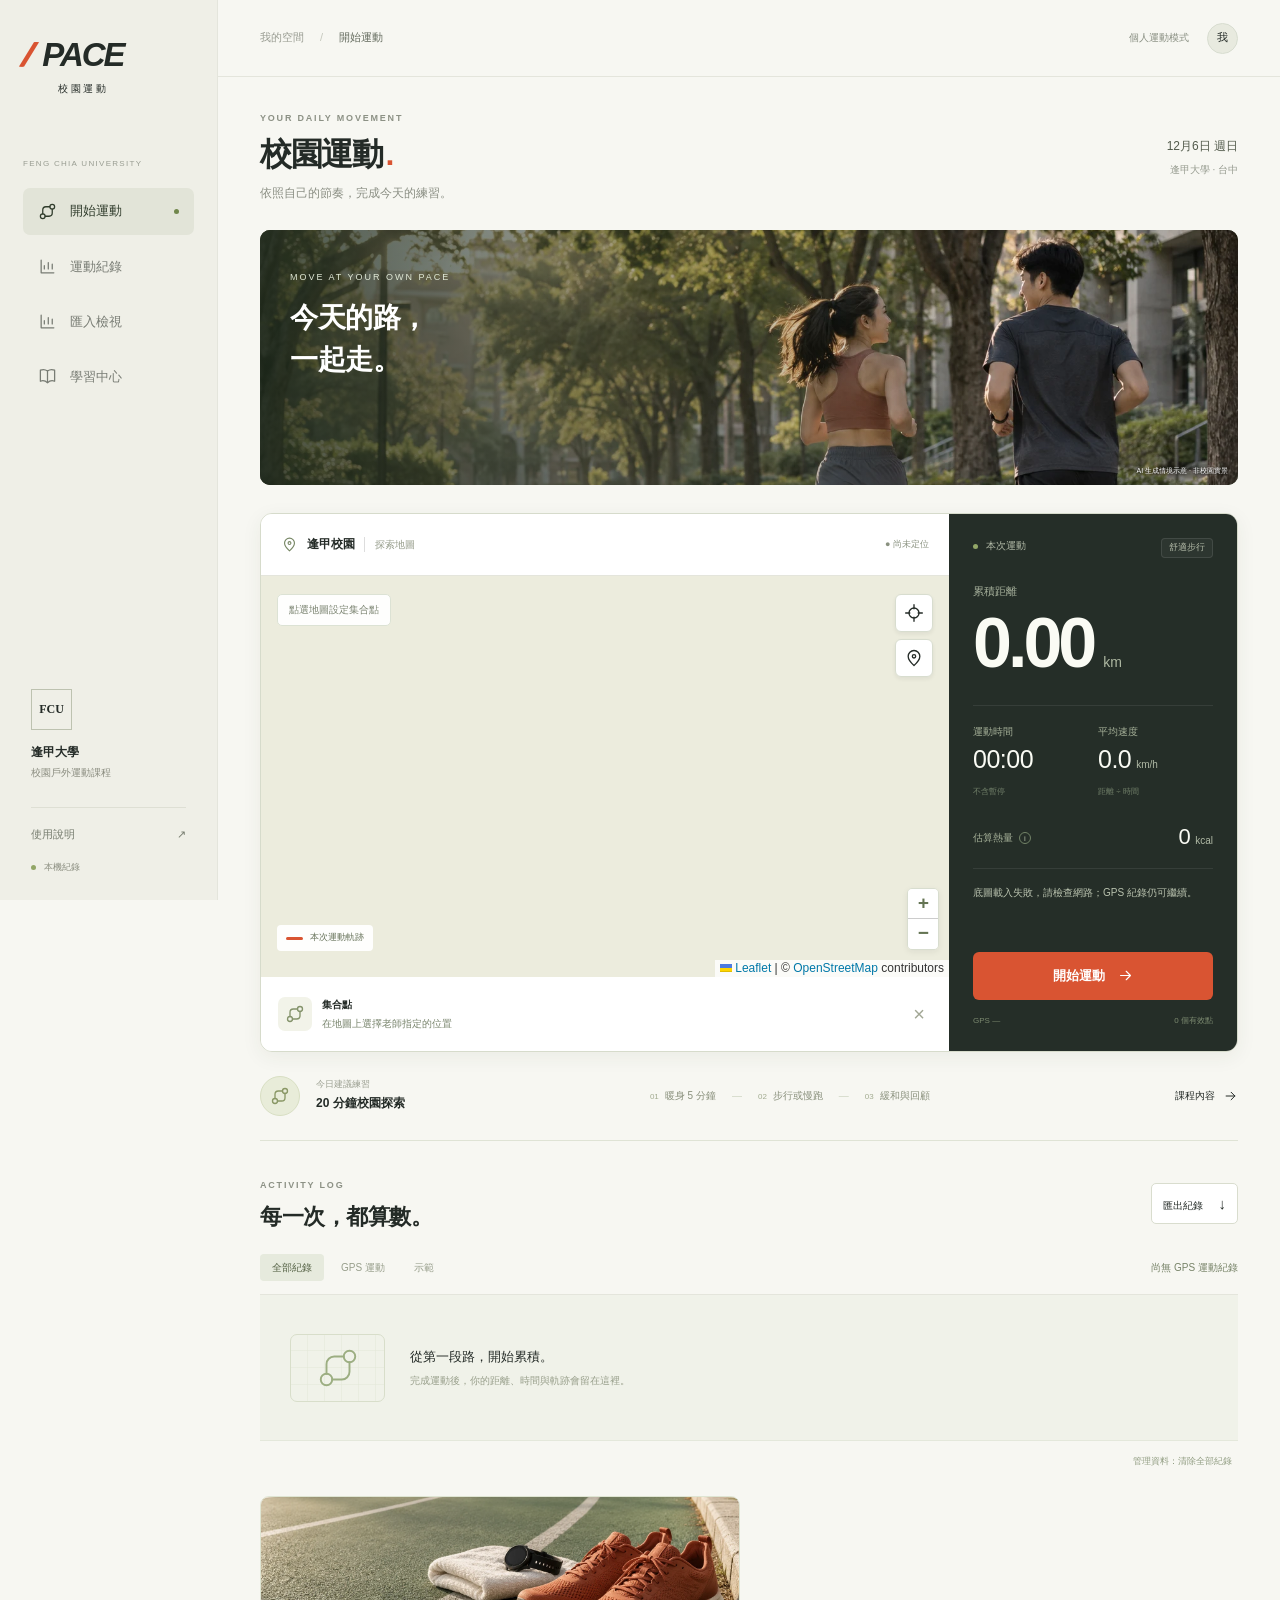
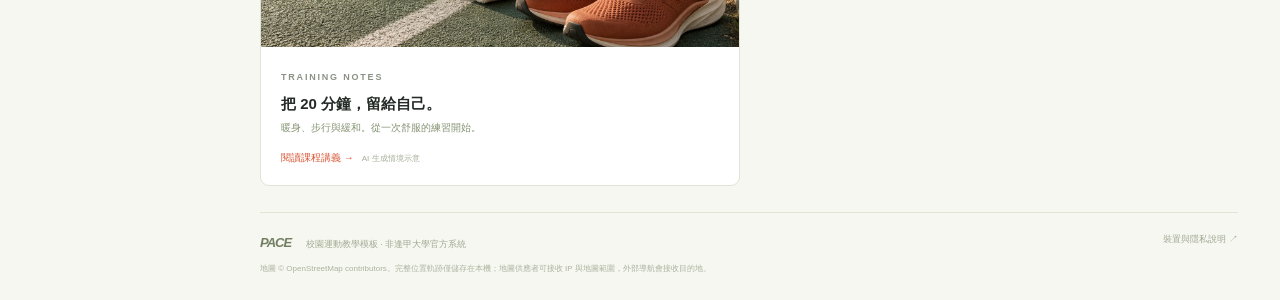
==== index.html @ bc10df98 "Initial commit" ====
<!doctype html><html lang="zh-Hant"><head><meta charset="utf-8"><meta name="viewport" content="width=device-width,initial-scale=1,viewport-fit=cover"><meta name="theme-color" content="#222824"><meta name="apple-mobile-web-app-capable" content="yes"><link rel="manifest" href="manifest.webmanifest"><link rel="icon" href="icon.svg" type="image/svg+xml"><link rel="stylesheet" href="vendor/leaflet.css"><link rel="stylesheet" href="style.css"><link rel="stylesheet" href="classroom.css"><title>PACE 校園運動 · 逢甲大學</title></head><body>
<svg class="sprite" xmlns="http://www.w3.org/2000/svg"><symbol id="i-route" viewBox="0 0 24 24"><circle cx="6" cy="18" r="3"/><circle cx="18" cy="6" r="3"/><path d="M6 15v-5a4 4 0 0 1 4-4h5M18 9v5a4 4 0 0 1-4 4h-5"/></symbol><symbol id="i-chart" viewBox="0 0 24 24"><path d="M4 4v16h16M8 15v-4m5 4V7m5 8v-6"/></symbol><symbol id="i-book" viewBox="0 0 24 24"><path d="M12 5v15M12 5C8 2 3 4 3 4v14s5-2 9 2c4-4 9-2 9-2V4s-5-2-9 1Z"/></symbol><symbol id="i-arrow" viewBox="0 0 24 24"><path d="M5 12h14m-6-6 6 6-6 6"/></symbol><symbol id="i-pin" viewBox="0 0 24 24"><path d="M19 10c0 5-7 11-7 11S5 15 5 10a7 7 0 1 1 14 0Z"/><circle cx="12" cy="10" r="2"/></symbol><symbol id="i-cross" viewBox="0 0 24 24"><circle cx="12" cy="12" r="6"/><path d="M12 2v5m0 10v5M2 12h5m10 0h5"/></symbol></svg>
<aside class="sidebar"><a class="brand" href="./" aria-label="PACE 校園運動首頁"><span class="brand-symbol">//</span>PACE<span class="brand-sub">校園運動</span></a><div class="workspace-label">FENG CHIA UNIVERSITY</div><nav class="sidenav"><a href="#exercise" class="active"><svg><use href="#i-route"/></svg>開始運動<span class="nav-dot"></span></a><a href="#history"><svg><use href="#i-chart"/></svg>運動紀錄</a><a href="classroom.html" data-cloud-only><svg><use href="#i-chart"/></svg>班級中心</a><a href="review.html"><svg><use href="#i-chart"/></svg>匯入檢視</a><a href="handout.html"><svg><use href="#i-book"/></svg>學習中心</a></nav><div class="side-bottom"><div class="campus-logo">FCU</div><strong>逢甲大學</strong><span>校園戶外運動課程</span><a href="guide.html">使用說明 <span>↗</span></a><div class="local-note"><i></i> 本機紀錄<span data-cloud-only> · 自選雲端繳交</span></div></div></aside>
<div class="shell"><header class="topbar"><div class="breadcrumb">我的空間 <span>/</span> <strong>開始運動</strong></div><div class="topright"><span class="device-label">個人運動模式</span><span class="avatar">我</span></div></header><main>
<section class="pageheading"><div><div class="overline">YOUR DAILY MOVEMENT</div><h1>校園運動<span class="title-dot">.</span></h1><p>依照自己的節奏，完成今天的練習。</p></div><div class="dateblock"><span id="todayDate"></span><small>逢甲大學 · 台中</small></div></section>
<section class="image-hero"><img src="assets/campus-run.webp" alt="生成示意：學生在綠蔭步道慢跑" fetchpriority="high"><div class="image-hero-copy"><span>MOVE AT YOUR OWN PACE</span><h2>今天的路，<br>一起走。</h2><a href="classroom.html" data-cloud-only>進入班級中心 <span>↗</span></a></div><small class="image-credit">AI 生成情境示意 · 非校園實景</small></section><section class="workout" id="exercise"><div class="mapcard"><div class="maptop"><div class="map-title"><svg><use href="#i-pin"/></svg><strong>逢甲校園</strong><span>探索地圖</span></div><span class="status" id="badge">● 尚未定位</span></div><div class="maparea"><div id="map" aria-label="逢甲大學校園互動地圖"></div><div class="map-instruction">點選地圖設定集合點</div><div class="maptools"><button id="locate" aria-label="我的定位" title="我的定位"><svg><use href="#i-cross"/></svg></button><button id="campus" aria-label="回到校園" title="回到校園"><svg><use href="#i-pin"/></svg></button></div><div class="map-scale-note"><span class="track-key"></span>本次運動軌跡</div></div><div class="mapnote"><span class="destination-icon"><svg><use href="#i-route"/></svg></span><div><strong>集合點</strong><span id="targetInfo">在地圖上選擇老師指定的位置</span></div><a id="navigate" hidden target="_blank" rel="noopener">導航 ↗</a><button id="clearTarget" title="清除集合點" aria-label="清除集合點">×</button></div></div>
<aside class="session-panel"><div class="session-top"><span><i></i> 本次運動</span><span id="activityLabel">舒適步行</span></div><div class="primarymetric"><span>累積距離</span><div><b id="distance">0.00</b><span>km</span></div></div><div class="metric-grid"><article><span>運動時間</span><strong id="elapsed">00:00</strong><small>不含暫停</small></article><article><span>平均速度</span><strong><b id="speed">0.0</b><em>km/h</em></strong><small>距離 ÷ 時間</small></article><article class="energy"><span>估算熱量 <button class="info-button" id="energyInfo" aria-label="查看熱量估算方式">i</button></span><strong><b id="calories">0</b><em>kcal</em></strong></article></div><div class="session-message" id="message" role="status" aria-live="polite">開啟定位，準備記錄你的第一步。</div><div class="actiondock"><button class="primary" id="openSetup"><span>開始運動</span><svg><use href="#i-arrow"/></svg></button><div class="controls"><button id="pause" disabled>Ⅱ 暫停</button><button id="finish" disabled>■ 結束並儲存</button></div></div><div class="signalbar"><span>GPS <b id="accuracy">—</b></span><span id="points">0 個有效點</span></div></aside></section>
<section class="training-strip"><div class="training-icon"><svg><use href="#i-route"/></svg></div><div class="training-copy"><span>今日建議練習</span><strong>20 分鐘校園探索</strong></div><div class="training-steps"><span><i>01</i>暖身 5 分鐘</span><b>—</b><span><i>02</i>步行或慢跑</span><b>—</b><span><i>03</i>緩和與回顧</span></div><a href="handout.html">課程內容 <svg><use href="#i-arrow"/></svg></a></section>
<section id="history" class="history-section"><div class="sectionheading"><div><span class="overline">ACTIVITY LOG</span><h2>每一次，都算數。</h2></div><button id="exportAll" class="export">匯出紀錄 <span>↓</span></button></div><div class="historybar"><div class="filters" aria-label="篩選紀錄"><button class="selected" data-filter="all" aria-pressed="true">全部紀錄</button><button data-filter="real" aria-pressed="false">GPS 運動</button><button data-filter="demo" aria-pressed="false">示範</button></div><span id="historyTotal">尚無運動紀錄</span></div><div id="records"></div><button id="deleteAll" class="delete-all">管理資料：清除全部紀錄</button></section>
<section class="editorial-cards"><article class="editorial-card"><img src="assets/track-essentials.webp" alt="生成示意：跑道旁的跑鞋與運動裝備" loading="lazy"><div><span class="overline">TRAINING NOTES</span><h3>把 20 分鐘，留給自己。</h3><p>暖身、步行與緩和。從一次舒服的練習開始。</p><a href="handout.html">閱讀課程講義 →</a><small>　AI 生成情境示意</small></div></article><article class="editorial-card" data-cloud-only><img src="assets/campus-run.webp" alt="生成示意：同學一起運動" loading="lazy"><div><span class="overline">CLASSROOM CONNECTION</span><h3>一堂課，連結每個人的進步。</h3><p>加入班級、繳交運動紀錄，讓老師看見你的練習。</p><a href="classroom.html">開啟班級中心 →</a><small>　AI 生成情境示意</small></div></article></section><footer><span><b>PACE</b> 校園運動教學模板 · 非逢甲大學官方系統</span><a href="guide.html">裝置與隱私說明 ↗</a><p>地圖 © OpenStreetMap contributors。完整位置軌跡僅儲存在本機；<span data-cloud-only>運動摘要可由你確認後繳交至班級資料庫。</span>地圖供應者可接收 IP 與地圖範圍，外部導航會接收目的地。</p></footer>
</main></div>
<dialog id="setupDialog"><div class="dialog-head"><div><span class="overline">BEFORE YOU GO</span><h2>準備開始</h2></div><button id="closeSetup" class="close" aria-label="關閉設定">×</button></div><p class="dialog-intro">確認個人資料，讓這次運動有自己的紀錄。</p><form id="profile"><fieldset id="fields"><label>課堂代號 <span>選填，不需真實姓名</span><input id="alias" maxlength="24" placeholder="例如 A 組 07"></label><div class="three"><label>身高 <span>cm</span><input id="height" type="number" min="80" max="230" value="165" required></label><label>體重 <span>kg</span><input id="weight" type="number" min="20" max="250" step="0.1" value="60" required></label><label>年齡 <span>歲</span><input id="age" type="number" min="6" max="100" value="20" required></label></div><label>運動方式<select id="mode"><option value="3.5">舒適步行 · 3.5 MET</option><option value="4.8">快走 · 4.8 MET</option><option value="7.5">慢跑 · 7.5 MET</option></select></label><div class="privacy-note"><svg><use href="#i-cross"/></svg><span>保持網頁在前景。切換 App 或鎖屏會暫停，返回後請按繼續。</span></div><label class="check"><input id="consent" type="checkbox" required><span>同意在此裝置記錄位置與運動資料，可隨時刪除。</span></label></fieldset><button class="primary" id="start" type="submit">開始 GPS 運動 <svg><use href="#i-arrow"/></svg></button></form><button class="demo-link" id="demo">先體驗示範運動</button><p class="fine">熱量僅供教學參考。身高、年齡不參與估算；成人 MET 不宜作未滿 19 歲學生的個人評估。</p></dialog>
<dialog id="energyDialog"><div class="dialog-head"><h2>熱量如何估算？</h2><button class="close" id="closeEnergy" aria-label="關閉熱量說明">×</button></div><p>以你選擇的活動強度（MET）、體重與運動時間估算總消耗，包含休息代謝。</p><div class="formula">MET × 3.5 × 體重 kg ÷ 200 × 分鐘</div><p class="fine">不是 GPS 直接測量，也不能作為醫療或飲食處方。實際消耗因速度、坡度與個人體能而異。</p><a href="handout.html">查看完整教學講義 →</a></dialog>
<script src="vendor/leaflet.js"></script><script src="mode.js"></script>
<script src="tiles.js"></script>
<script src="core.js"></script><script src="app.js"></script><script src="cloud-upload.js"></script></body></html>
---- vendor/leaflet.css ----
/* required styles */

.leaflet-pane,
.leaflet-tile,
.leaflet-marker-icon,
.leaflet-marker-shadow,
.leaflet-tile-container,
.leaflet-pane > svg,
.leaflet-pane > canvas,
.leaflet-zoom-box,
.leaflet-image-layer,
.leaflet-layer {
	position: absolute;
	left: 0;
	top: 0;
	}
.leaflet-container {
	overflow: hidden;
	}
.leaflet-tile,
.leaflet-marker-icon,
.leaflet-marker-shadow {
	-webkit-user-select: none;
	   -moz-user-select: none;
	        user-select: none;
	  -webkit-user-drag: none;
	}
/* Prevents IE11 from highlighting tiles in blue */
.leaflet-tile::selection {
	background: transparent;
}
/* Safari renders non-retina tile on retina better with this, but Chrome is worse */
.leaflet-safari .leaflet-tile {
	image-rendering: -webkit-optimize-contrast;
	}
/* hack that prevents hw layers "stretching" when loading new tiles */
.leaflet-safari .leaflet-tile-container {
	width: 1600px;
	height: 1600px;
	-webkit-transform-origin: 0 0;
	}
.leaflet-marker-icon,
.leaflet-marker-shadow {
	display: block;
	}
/* .leaflet-container svg: reset svg max-width decleration shipped in Joomla! (joomla.org) 3.x */
/* .leaflet-container img: map is broken in FF if you have max-width: 100% on tiles */
.leaflet-container .leaflet-overlay-pane svg {
	max-width: none !important;
	max-height: none !important;
	}
.leaflet-container .leaflet-marker-pane img,
.leaflet-container .leaflet-shadow-pane img,
.leaflet-container .leaflet-tile-pane img,
.leaflet-container img.leaflet-image-layer,
.leaflet-container .leaflet-tile {
	max-width: none !important;
	max-height: none !important;
	width: auto;
	padding: 0;
	}

.leaflet-container img.leaflet-tile {
	/* See: https://bugs.chromium.org/p/chromium/issues/detail?id=600120 */
	mix-blend-mode: plus-lighter;
}

.leaflet-container.leaflet-touch-zoom {
	-ms-touch-action: pan-x pan-y;
	touch-action: pan-x pan-y;
	}
.leaflet-container.leaflet-touch-drag {
	-ms-touch-action: pinch-zoom;
	/* Fallback for FF which doesn't support pinch-zoom */
	touch-action: none;
	touch-action: pinch-zoom;
}
.leaflet-container.leaflet-touch-drag.leaflet-touch-zoom {
	-ms-touch-action: none;
	touch-action: none;
}
.leaflet-container {
	-webkit-tap-highlight-color: transparent;
}
.leaflet-container a {
	-webkit-tap-highlight-color: rgba(51, 181, 229, 0.4);
}
.leaflet-tile {
	filter: inherit;
	visibility: hidden;
	}
.leaflet-tile-loaded {
	visibility: inherit;
	}
.leaflet-zoom-box {
	width: 0;
	height: 0;
	-moz-box-sizing: border-box;
	     box-sizing: border-box;
	z-index: 800;
	}
/* workaround for https://bugzilla.mozilla.org/show_bug.cgi?id=888319 */
.leaflet-overlay-pane svg {
	-moz-user-select: none;
	}

.leaflet-pane         { z-index: 400; }

.leaflet-tile-pane    { z-index: 200; }
.leaflet-overlay-pane { z-index: 400; }
.leaflet-shadow-pane  { z-index: 500; }
.leaflet-marker-pane  { z-index: 600; }
.leaflet-tooltip-pane   { z-index: 650; }
.leaflet-popup-pane   { z-index: 700; }

.leaflet-map-pane canvas { z-index: 100; }
.leaflet-map-pane svg    { z-index: 200; }

.leaflet-vml-shape {
	width: 1px;
	height: 1px;
	}
.lvml {
	behavior: url(#default#VML);
	display: inline-block;
	position: absolute;
	}


/* control positioning */

.leaflet-control {
	position: relative;
	z-index: 800;
	pointer-events: visiblePainted; /* IE 9-10 doesn't have auto */
	pointer-events: auto;
	}
.leaflet-top,
.leaflet-bottom {
	position: absolute;
	z-index: 1000;
	pointer-events: none;
	}
.leaflet-top {
	top: 0;
	}
.leaflet-right {
	right: 0;
	}
.leaflet-bottom {
	bottom: 0;
	}
.leaflet-left {
	left: 0;
	}
.leaflet-control {
	float: left;
	clear: both;
	}
.leaflet-right .leaflet-control {
	float: right;
	}
.leaflet-top .leaflet-control {
	margin-top: 10px;
	}
.leaflet-bottom .leaflet-control {
	margin-bottom: 10px;
	}
.leaflet-left .leaflet-control {
	margin-left: 10px;
	}
.leaflet-right .leaflet-control {
	margin-right: 10px;
	}


/* zoom and fade animations */

.leaflet-fade-anim .leaflet-popup {
	opacity: 0;
	-webkit-transition: opacity 0.2s linear;
	   -moz-transition: opacity 0.2s linear;
	        transition: opacity 0.2s linear;
	}
.leaflet-fade-anim .leaflet-map-pane .leaflet-popup {
	opacity: 1;
	}
.leaflet-zoom-animated {
	-webkit-transform-origin: 0 0;
	    -ms-transform-origin: 0 0;
	        transform-origin: 0 0;
	}
svg.leaflet-zoom-animated {
	will-change: transform;
}

.leaflet-zoom-anim .leaflet-zoom-animated {
	-webkit-transition: -webkit-transform 0.25s cubic-bezier(0,0,0.25,1);
	   -moz-transition:    -moz-transform 0.25s cubic-bezier(0,0,0.25,1);
	        transition:         transform 0.25s cubic-bezier(0,0,0.25,1);
	}
.leaflet-zoom-anim .leaflet-tile,
.leaflet-pan-anim .leaflet-tile {
	-webkit-transition: none;
	   -moz-transition: none;
	        transition: none;
	}

.leaflet-zoom-anim .leaflet-zoom-hide {
	visibility: hidden;
	}


/* cursors */

.leaflet-interactive {
	cursor: pointer;
	}
.leaflet-grab {
	cursor: -webkit-grab;
	cursor:    -moz-grab;
	cursor:         grab;
	}
.leaflet-crosshair,
.leaflet-crosshair .leaflet-interactive {
	cursor: crosshair;
	}
.leaflet-popup-pane,
.leaflet-control {
	cursor: auto;
	}
.leaflet-dragging .leaflet-grab,
.leaflet-dragging .leaflet-grab .leaflet-interactive,
.leaflet-dragging .leaflet-marker-draggable {
	cursor: move;
	cursor: -webkit-grabbing;
	cursor:    -moz-grabbing;
	cursor:         grabbing;
	}

/* marker & overlays interactivity */
.leaflet-marker-icon,
.leaflet-marker-shadow,
.leaflet-image-layer,
.leaflet-pane > svg path,
.leaflet-tile-container {
	pointer-events: none;
	}

.leaflet-marker-icon.leaflet-interactive,
.leaflet-image-layer.leaflet-interactive,
.leaflet-pane > svg path.leaflet-interactive,
svg.leaflet-image-layer.leaflet-interactive path {
	pointer-events: visiblePainted; /* IE 9-10 doesn't have auto */
	pointer-events: auto;
	}

/* visual tweaks */

.leaflet-container {
	background: #ddd;
	outline-offset: 1px;
	}
.leaflet-container a {
	color: #0078A8;
	}
.leaflet-zoom-box {
	border: 2px dotted #38f;
	background: rgba(255,255,255,0.5);
	}


/* general typography */
.leaflet-container {
	font-family: "Helvetica Neue", Arial, Helvetica, sans-serif;
	font-size: 12px;
	font-size: 0.75rem;
	line-height: 1.5;
	}


/* general toolbar styles */

.leaflet-bar {
	box-shadow: 0 1px 5px rgba(0,0,0,0.65);
	border-radius: 4px;
	}
.leaflet-bar a {
	background-color: #fff;
	border-bottom: 1px solid #ccc;
	width: 26px;
	height: 26px;
	line-height: 26px;
	display: block;
	text-align: center;
	text-decoration: none;
	color: black;
	}
.leaflet-bar a,
.leaflet-control-layers-toggle {
	background-position: 50% 50%;
	background-repeat: no-repeat;
	display: block;
	}
.leaflet-bar a:hover,
.leaflet-bar a:focus {
	background-color: #f4f4f4;
	}
.leaflet-bar a:first-child {
	border-top-left-radius: 4px;
	border-top-right-radius: 4px;
	}
.leaflet-bar a:last-child {
	border-bottom-left-radius: 4px;
	border-bottom-right-radius: 4px;
	border-bottom: none;
	}
.leaflet-bar a.leaflet-disabled {
	cursor: default;
	background-color: #f4f4f4;
	color: #bbb;
	}

.leaflet-touch .leaflet-bar a {
	width: 30px;
	height: 30px;
	line-height: 30px;
	}
.leaflet-touch .leaflet-bar a:first-child {
	border-top-left-radius: 2px;
	border-top-right-radius: 2px;
	}
.leaflet-touch .leaflet-bar a:last-child {
	border-bottom-left-radius: 2px;
	border-bottom-right-radius: 2px;
	}

/* zoom control */

.leaflet-control-zoom-in,
.leaflet-control-zoom-out {
	font: bold 18px 'Lucida Console', Monaco, monospace;
	text-indent: 1px;
	}

.leaflet-touch .leaflet-control-zoom-in, .leaflet-touch .leaflet-control-zoom-out  {
	font-size: 22px;
	}


/* layers control */

.leaflet-control-layers {
	box-shadow: 0 1px 5px rgba(0,0,0,0.4);
	background: #fff;
	border-radius: 5px;
	}
.leaflet-control-layers-toggle {
	background-image: url(images/layers.png);
	width: 36px;
	height: 36px;
	}
.leaflet-retina .leaflet-control-layers-toggle {
	background-image: url(images/layers-2x.png);
	background-size: 26px 26px;
	}
.leaflet-touch .leaflet-control-layers-toggle {
	width: 44px;
	height: 44px;
	}
.leaflet-control-layers .leaflet-control-layers-list,
.leaflet-control-layers-expanded .leaflet-control-layers-toggle {
	display: none;
	}
.leaflet-control-layers-expanded .leaflet-control-layers-list {
	display: block;
	position: relative;
	}
.leaflet-control-layers-expanded {
	padding: 6px 10px 6px 6px;
	color: #333;
	background: #fff;
	}
.leaflet-control-layers-scrollbar {
	overflow-y: scroll;
	overflow-x: hidden;
	padding-right: 5px;
	}
.leaflet-control-layers-selector {
	margin-top: 2px;
	position: relative;
	top: 1px;
	}
.leaflet-control-layers label {
	display: block;
	font-size: 13px;
	font-size: 1.08333em;
	}
.leaflet-control-layers-separator {
	height: 0;
	border-top: 1px solid #ddd;
	margin: 5px -10px 5px -6px;
	}

/* Default icon URLs */
.leaflet-default-icon-path { /* used only in path-guessing heuristic, see L.Icon.Default */
	background-image: url(images/marker-icon.png);
	}


/* attribution and scale controls */

.leaflet-container .leaflet-control-attribution {
	background: #fff;
	background: rgba(255, 255, 255, 0.8);
	margin: 0;
	}
.leaflet-control-attribution,
.leaflet-control-scale-line {
	padding: 0 5px;
	color: #333;
	line-height: 1.4;
	}
.leaflet-control-attribution a {
	text-decoration: none;
	}
.leaflet-control-attribution a:hover,
.leaflet-control-attribution a:focus {
	text-decoration: underline;
	}
.leaflet-attribution-flag {
	display: inline !important;
	vertical-align: baseline !important;
	width: 1em;
	height: 0.6669em;
	}
.leaflet-left .leaflet-control-scale {
	margin-left: 5px;
	}
.leaflet-bottom .leaflet-control-scale {
	margin-bottom: 5px;
	}
.leaflet-control-scale-line {
	border: 2px solid #777;
	border-top: none;
	line-height: 1.1;
	padding: 2px 5px 1px;
	white-space: nowrap;
	-moz-box-sizing: border-box;
	     box-sizing: border-box;
	background: rgba(255, 255, 255, 0.8);
	text-shadow: 1px 1px #fff;
	}
.leaflet-control-scale-line:not(:first-child) {
	border-top: 2px solid #777;
	border-bottom: none;
	margin-top: -2px;
	}
.leaflet-control-scale-line:not(:first-child):not(:last-child) {
	border-bottom: 2px solid #777;
	}

.leaflet-touch .leaflet-control-attribution,
.leaflet-touch .leaflet-control-layers,
.leaflet-touch .leaflet-bar {
	box-shadow: none;
	}
.leaflet-touch .leaflet-control-layers,
.leaflet-touch .leaflet-bar {
	border: 2px solid rgba(0,0,0,0.2);
	background-clip: padding-box;
	}


/* popup */

.leaflet-popup {
	position: absolute;
	text-align: center;
	margin-bottom: 20px;
	}
.leaflet-popup-content-wrapper {
	padding: 1px;
	text-align: left;
	border-radius: 12px;
	}
.leaflet-popup-content {
	margin: 13px 24px 13px 20px;
	line-height: 1.3;
	font-size: 13px;
	font-size: 1.08333em;
	min-height: 1px;
	}
.leaflet-popup-content p {
	margin: 17px 0;
	margin: 1.3em 0;
	}
.leaflet-popup-tip-container {
	width: 40px;
	height: 20px;
	position: absolute;
	left: 50%;
	margin-top: -1px;
	margin-left: -20px;
	overflow: hidden;
	pointer-events: none;
	}
.leaflet-popup-tip {
	width: 17px;
	height: 17px;
	padding: 1px;

	margin: -10px auto 0;
	pointer-events: auto;

	-webkit-transform: rotate(45deg);
	   -moz-transform: rotate(45deg);
	    -ms-transform: rotate(45deg);
	        transform: rotate(45deg);
	}
.leaflet-popup-content-wrapper,
.leaflet-popup-tip {
	background: white;
	color: #333;
	box-shadow: 0 3px 14px rgba(0,0,0,0.4);
	}
.leaflet-container a.leaflet-popup-close-button {
	position: absolute;
	top: 0;
	right: 0;
	border: none;
	text-align: center;
	width: 24px;
	height: 24px;
	font: 16px/24px Tahoma, Verdana, sans-serif;
	color: #757575;
	text-decoration: none;
	background: transparent;
	}
.leaflet-container a.leaflet-popup-close-button:hover,
.leaflet-container a.leaflet-popup-close-button:focus {
	color: #585858;
	}
.leaflet-popup-scrolled {
	overflow: auto;
	}

.leaflet-oldie .leaflet-popup-content-wrapper {
	-ms-zoom: 1;
	}
.leaflet-oldie .leaflet-popup-tip {
	width: 24px;
	margin: 0 auto;

	-ms-filter: "progid:DXImageTransform.Microsoft.Matrix(M11=0.70710678, M12=0.70710678, M21=-0.70710678, M22=0.70710678)";
	filter: progid:DXImageTransform.Microsoft.Matrix(M11=0.70710678, M12=0.70710678, M21=-0.70710678, M22=0.70710678);
	}

.leaflet-oldie .leaflet-control-zoom,
.leaflet-oldie .leaflet-control-layers,
.leaflet-oldie .leaflet-popup-content-wrapper,
.leaflet-oldie .leaflet-popup-tip {
	border: 1px solid #999;
	}


/* div icon */

.leaflet-div-icon {
	background: #fff;
	border: 1px solid #666;
	}


/* Tooltip */
/* Base styles for the element that has a tooltip */
.leaflet-tooltip {
	position: absolute;
	padding: 6px;
	background-color: #fff;
	border: 1px solid #fff;
	border-radius: 3px;
	color: #222;
	white-space: nowrap;
	-webkit-user-select: none;
	-moz-user-select: none;
	-ms-user-select: none;
	user-select: none;
	pointer-events: none;
	box-shadow: 0 1px 3px rgba(0,0,0,0.4);
	}
.leaflet-tooltip.leaflet-interactive {
	cursor: pointer;
	pointer-events: auto;
	}
.leaflet-tooltip-top:before,
.leaflet-tooltip-bottom:before,
.leaflet-tooltip-left:before,
.leaflet-tooltip-right:before {
	position: absolute;
	pointer-events: none;
	border: 6px solid transparent;
	background: transparent;
	content: "";
	}

/* Directions */

.leaflet-tooltip-bottom {
	margin-top: 6px;
}
.leaflet-tooltip-top {
	margin-top: -6px;
}
.leaflet-tooltip-bottom:before,
.leaflet-tooltip-top:before {
	left: 50%;
	margin-left: -6px;
	}
.leaflet-tooltip-top:before {
	bottom: 0;
	margin-bottom: -12px;
	border-top-color: #fff;
	}
.leaflet-tooltip-bottom:before {
	top: 0;
	margin-top: -12px;
	margin-left: -6px;
	border-bottom-color: #fff;
	}
.leaflet-tooltip-left {
	margin-left: -6px;
}
.leaflet-tooltip-right {
	margin-left: 6px;
}
.leaflet-tooltip-left:before,
.leaflet-tooltip-right:before {
	top: 50%;
	margin-top: -6px;
	}
.leaflet-tooltip-left:before {
	right: 0;
	margin-right: -12px;
	border-left-color: #fff;
	}
.leaflet-tooltip-right:before {
	left: 0;
	margin-left: -12px;
	border-right-color: #fff;
	}

/* Printing */

@media print {
	/* Prevent printers from removing background-images of controls. */
	.leaflet-control {
		-webkit-print-color-adjust: exact;
		print-color-adjust: exact;
		}
	}
---- style.css ----
:root{--ink:#242b27;--muted:#82867e;--orange:#d95432;--paper:#f7f7f2;--line:#e4e5dc;--dark:#252e28}*{box-sizing:border-box}html{scroll-behavior:smooth;scroll-padding-top:24px}body{margin:0;background:var(--paper);color:var(--ink);font:14px/1.55 -apple-system,BlinkMacSystemFont,"Noto Sans TC",sans-serif}a{color:inherit;text-decoration:none}button,input,select{font:inherit}button,a,input,select{-webkit-tap-highlight-color:transparent}button{cursor:pointer}button:disabled{cursor:default;opacity:.4}button:focus-visible,a:focus-visible,input:focus-visible,select:focus-visible{outline:3px solid #e89462;outline-offset:4px}svg:not([width]){width:20px;height:20px;fill:none;stroke:currentColor;stroke-width:1.6;stroke-linecap:round;stroke-linejoin:round;flex-shrink:0}.sprite{position:absolute;width:0;height:0;overflow:hidden}button{border:0;background:none;color:inherit}h1,h2,p{margin:0}.sidebar{position:fixed;width:218px;inset:0 auto 0 0;background:#efefe7;border-right:1px solid var(--line);padding:38px 23px 25px;display:flex;flex-direction:column;z-index:10}.brand{display:flex;align-items:center;flex-wrap:wrap;font-size:33px;letter-spacing:-2px;font-weight:850;font-style:italic;line-height:1}.brand-symbol{color:var(--orange);margin-right:9px;letter-spacing:-8px;padding-right:8px;transform:skew(-13deg)}.brand-sub{font-size:10px;font-style:normal;font-weight:500;letter-spacing:2.5px;display:block;width:100%;padding:13px 0 0 35px}.workspace-label{font-size:8px;letter-spacing:1.3px;color:#999d92;margin-top:64px;margin-bottom:18px;white-space:nowrap}.sidenav{display:flex;flex-direction:column;gap:9px}.sidenav a{display:flex;align-items:center;gap:13px;padding:13px 15px;border-radius:7px;font-weight:550;color:#787c74;font-size:13px}.sidenav a.active{background:#e2e4d8;color:#303c2c}.sidenav a:hover{background:#e7e8df}.sidenav svg{width:19px;height:19px}.nav-dot{margin-left:auto;background:#70864b;border-radius:50%;width:5px;height:5px}.side-bottom{margin-top:auto;padding:30px 8px 0}.campus-logo{border:1px solid #bdc2b0;width:41px;height:41px;display:grid;place-items:center;font:600 12px Georgia;margin-bottom:13px}.side-bottom>strong{display:block;font-size:12px}.side-bottom>span{font-size:10px;color:#8b8d80}.side-bottom>a{display:flex;justify-content:space-between;border-top:1px solid #dedfd4;margin-top:24px;padding:18px 0;color:#777d70;font-size:11px}.local-note{font-size:9px;color:#8b8e80}.local-note i,.session-top i{display:inline-block;width:5px;height:5px;border-radius:50%;background:#92a667;margin-right:5px}.shell{margin-left:218px}.topbar{height:77px;border-bottom:1px solid var(--line);display:flex;justify-content:space-between;align-items:center;padding:0 42px}.breadcrumb{font-size:11px;color:#999c92}.breadcrumb span{margin:0 13px;color:#c5c8bd}.breadcrumb strong{color:#646b5e;font-weight:500}.topright{display:flex;gap:18px;align-items:center}.device-label{font-size:10px;color:#888e81}.avatar{border:1px solid #d8ddd0;border-radius:50%;width:31px;height:31px;display:grid;place-items:center;font-size:11px;background:#e8eadf}main{max-width:1510px;margin:auto;padding:35px 42px 0}.pageheading{display:flex;align-items:center;justify-content:space-between;margin-bottom:28px}.overline{font-size:9px;letter-spacing:1.8px;color:#8c9185;font-weight:600}h1{font-size:32px;letter-spacing:-1.4px;line-height:1.3;margin:8px 0}.title-dot{color:var(--orange);margin-left:3px}.pageheading p{font-size:12px;color:#8a8e83}.dateblock{text-align:right;font-size:12px;color:#535b4c}.dateblock small{display:block;font-size:10px;color:#979c90;margin-top:7px}.workout{display:grid;grid-template-columns:minmax(0,1fr) 288px;gap:0;border-radius:12px;overflow:hidden;border:1px solid #d6dbcb;box-shadow:0 5px 20px #303b2510}.mapcard{background:white;min-width:0}.maptop{height:62px;display:flex;justify-content:space-between;align-items:center;padding:0 20px;border-bottom:1px solid var(--line)}.map-title{display:flex;gap:9px;align-items:center}.map-title svg{width:17px;height:17px;color:#778765}.map-title strong{font-size:12px}.map-title>span{border-left:1px solid #ddd;padding-left:10px;font-size:10px;color:#959c8a}.status{font-size:9px;color:#89917f;white-space:nowrap}.maparea{position:relative}.maparea #map{height:401px;background:#ececdd;z-index:1}.leaflet-container{font-family:inherit}
.leaflet-tile-pane{filter:saturate(.5)}.maptools{position:absolute;right:16px;top:18px;z-index:500;display:flex;flex-direction:column;gap:7px}.maptools button{background:white;width:38px;height:38px;border:1px solid #d8ddcf;border-radius:6px;box-shadow:0 2px 4px #2221;display:grid;place-items:center}.maptools button:hover{background:#f4f6ed}.map-instruction{position:absolute;left:16px;top:18px;z-index:500;background:#fffffff0;border:1px solid #dce2d4;padding:7px 11px;border-radius:5px;font-size:10px;color:#7a8370;pointer-events:none}.map-scale-note{position:absolute;bottom:26px;left:16px;z-index:500;font-size:9px;background:#fffffff0;padding:6px 9px;border-radius:4px;color:#657158;display:flex;gap:7px;align-items:center;pointer-events:none}.track-key{width:17px;height:3px;background:var(--orange);border-radius:4px}.mapnote{height:74px;display:flex;align-items:center;gap:10px;padding:12px 17px}.destination-icon{background:#f2f3e9;width:34px;height:34px;border-radius:7px;display:grid;place-items:center;color:#84936b}.mapnote>div{flex:1;min-width:0}.mapnote strong{font-size:10px;display:block;margin-bottom:3px}.mapnote #targetInfo{font-size:10px;color:#919885;display:block;line-height:1.5}.mapnote a{font-size:11px;color:var(--orange);font-weight:600;white-space:nowrap}.mapnote button{font-size:20px;color:#a2a795;padding:7px}.session-panel{background:var(--dark);color:#fafbf4;padding:24px;display:flex;flex-direction:column}.session-top{display:flex;justify-content:space-between;font-size:10px;color:#b3bba8}.session-top>span:last-child{background:#ffffff0a;border:1px solid #ffffff1a;border-radius:4px;padding:2px 7px;font-size:9px}.primarymetric{padding:22px 0 21px}.primarymetric>span{font-size:11px;color:#a8b29d}.primarymetric>div{display:flex;align-items:baseline;gap:10px}.primarymetric b{font-size:70px;line-height:1.18;font-weight:550;letter-spacing:-4px;font-variant-numeric:tabular-nums}.primarymetric div>span{font-size:14px;color:#aeb8a2}.metric-grid{display:grid;grid-template-columns:1fr 1fr;border-top:1px solid #ffffff14;border-bottom:1px solid #ffffff14;padding:18px 0 14px;gap:20px 10px}.metric-grid article>span{display:block;font-size:10px;color:#a5b098}.metric-grid strong{font-size:25px;font-weight:500;letter-spacing:-.5px;display:block;font-variant-numeric:tabular-nums}.metric-grid b{font-weight:500}.metric-grid em{font-size:10px;font-style:normal;margin-left:5px;letter-spacing:0;color:#b0b9a5}.metric-grid small{font-size:8px;color:#72816a}.metric-grid .energy{grid-column:1/-1;display:flex;align-items:center;justify-content:space-between}.energy strong{font-size:22px}.info-button{border:1px solid #728367;color:#b1bca5;font-size:8px;border-radius:50%;width:12px;height:12px;padding:0;margin-left:3px}.session-message{font-size:10px;line-height:1.8;color:#acb7a1;min-height:55px;padding:15px 0 13px}.actiondock{margin-top:auto}.primary{background:var(--orange);color:white;display:flex;align-items:center;justify-content:center;gap:12px;min-height:48px;border-radius:6px;width:100%;font-size:13px;font-weight:600;transition:background .15s,transform .15s}.primary:hover{background:#c44527}.primary:active{transform:scale(.985)}.primary svg{width:17px;height:17px}.controls{display:flex;gap:8px;margin-top:9px}.controls button{flex:1;border:1px solid #ffffff22;border-radius:5px;min-height:40px;font-size:11px}.controls button:hover:not(:disabled){background:#ffffff0c}.signalbar{display:flex;justify-content:space-between;font-size:8px;color:#7c8a70;padding-top:15px}.signalbar b{font-weight:400}.training-strip{display:flex;align-items:center;gap:16px;padding:24px 0;border-bottom:1px solid #dfe3d5}.training-icon{background:#e8ecd9;border:1px solid #d8dfc3;color:#899765;width:40px;height:40px;border-radius:50%;display:grid;place-items:center}.training-copy>span{display:block;font-size:9px;color:#9b9f91}.training-copy>strong{font-size:12px;font-weight:600}.training-steps{display:flex;align-items:center;gap:16px;margin-left:auto;font-size:10px;color:#888f7b}.training-steps i{font-size:8px;font-style:normal;color:#a2ab90;margin-right:6px}.training-steps b{font-weight:400;color:#d0d6c4}.training-strip>a{font-size:10px;display:flex;align-items:center;gap:8px;margin-left:auto}.training-strip>a svg{width:15px}.history-section{padding-top:32px;scroll-margin-top:15px}.sectionheading{display:flex;align-items:center;justify-content:space-between;margin-bottom:20px}h2{font-size:22px;font-weight:600;letter-spacing:-.5px}.sectionheading h2{margin-top:5px}.export{border:1px solid #d9ddce;background:white;border-radius:5px;padding:8px 11px;font-size:10px}.export span{margin-left:13px;font-size:15px}.historybar{display:flex;align-items:center;justify-content:space-between;border-bottom:1px solid var(--line);padding-bottom:13px}.filters{display:flex;gap:5px}.filters button{font-size:10px;color:#979e8b;padding:6px 12px;border-radius:4px}.filters button.selected{background:#e6eadd;color:#556245}.historybar>span{font-size:10px;color:#979e8b}.empty{min-height:146px;display:flex;align-items:center;gap:25px;padding:26px 30px;background:#f0f2e9;border-bottom:1px solid #e4e8db}.empty-art{width:95px;height:68px;position:relative;border:1px solid #d8deca;border-radius:7px;background:repeating-linear-gradient(0deg,transparent,transparent 16px,#e2e7d7 17px),repeating-linear-gradient(90deg,transparent,transparent 16px,#e2e7d7 17px)}.empty-art svg{position:absolute;width:46px;height:46px;left:24px;top:10px;color:#9cae82;stroke-width:1}.empty h3{font-size:13px;margin:0 0 6px;font-weight:500}.empty p{font-size:10px;color:#989f8b}.record{display:grid;grid-template-columns:100px minmax(120px,1fr) 160px auto;align-items:center;gap:20px;padding:18px 0;border-bottom:1px solid var(--line)}.route-thumb{width:100px;height:67px;border-radius:5px;background:#ecefe2;display:grid;place-items:center;overflow:hidden}.route-thumb svg{width:100%;height:100%;stroke-width:2.3;stroke:var(--orange)}.record strong{font-size:12px;font-weight:600}.record small{display:block;font-size:9px;color:#959e87;margin-top:5px}.record-stats{font-size:12px;color:#5f6d51;display:flex;gap:16px}.record-stats span{display:block}.record-stats small{font-size:8px;color:#9ba58c}.record-actions{display:flex;gap:7px}.record-actions button{font-size:9px;border:1px solid #dce2d1;padding:5px 7px;border-radius:4px;color:#839270}.delete-all{display:block;margin:13px 0 0 auto;font-size:9px;color:#929e83}.learn-banner{display:flex;align-items:center;gap:23px;background:#e7ebdc;margin:30px 0;border-radius:8px;padding:24px 27px;overflow:hidden;position:relative}.learn-banner h2{font-size:17px;margin:5px 0}.learn-banner p{font-size:10px;color:#919c7f}.learn-banner>a{display:flex;align-items:center;gap:20px;font-size:11px;margin-left:auto;white-space:nowrap}.orbit-art{width:74px;height:74px;position:relative;flex-shrink:0}.orbit-art span{border:1px solid #b7c698;position:absolute;inset:8px;border-radius:50%;transform:scaleX(.55) rotate(30deg)}.orbit-art span:nth-child(2){transform:rotate(90deg) scaleX(.55)}.orbit-art span:nth-child(3){transform:rotate(-30deg) scaleX(.55)}.orbit-art b{position:absolute;left:32px;top:24px;color:#869b63;font-size:18px;font-weight:400}footer{border-top:1px solid #dfe4d3;display:flex;flex-wrap:wrap;justify-content:space-between;font-size:9px;color:#a1aa93;padding:20px 0 25px}footer b{font-size:13px;font-style:italic;letter-spacing:-1px;color:#717e60;margin-right:12px}footer p{width:100%;font-size:8px;margin-top:9px;color:#abb39e}dialog{border:1px solid #dce0d1;border-radius:12px;padding:28px;width:min(440px,calc(100vw - 28px));color:var(--ink);box-shadow:0 20px 80px #17251733;background:#fafbf7}dialog::backdrop{background:#17231ccd;backdrop-filter:blur(4px)}.dialog-head{display:flex;align-items:center;justify-content:space-between}.dialog-head h2{margin-top:5px}.close{font-size:26px;color:#8a9480;width:32px;height:32px}.dialog-intro{font-size:11px;color:#8f9983;margin:12px 0 24px}fieldset{border:0;padding:0;margin:0}label{font-size:12px;display:block;margin-bottom:17px;font-weight:550}label>span{font-size:9px;color:#9ca58e;font-weight:400;margin-left:5px}input:not([type=checkbox]),select{display:block;width:100%;border:1px solid #dce2d0;border-radius:5px;background:white;padding:11px 12px;margin-top:7px;color:#48583b;min-height:43px}.three{display:grid;grid-template-columns:repeat(3,1fr);gap:12px}.privacy-note{background:#edf0e5;border-radius:5px;padding:12px;display:flex;gap:10px;align-items:center;font-size:10px;color:#899677;margin-bottom:18px}.privacy-note svg{width:17px}.check{display:flex;align-items:flex-start;gap:7px}.check input{accent-color:var(--orange);margin-top:2px}.check span{font-size:10px;line-height:1.7}.demo-link{display:block;margin:14px auto;font-size:11px;text-decoration:underline;text-underline-offset:4px;color:#8a9779}.fine{font-size:9px;color:#a0aa90;line-height:1.9}.formula{background:#ecf0e3;padding:15px;margin:20px 0;font-size:12px}#energyDialog p{margin-top:15px;font-size:12px}#energyDialog a{font-size:12px;display:inline-block;margin-top:20px;color:var(--orange)}.map-fallback{padding:30px}.is-active #openSetup{display:none}.is-active .controls{margin:0}.is-active .controls button{min-height:48px}.is-active #pause{background:var(--orange);border-color:var(--orange);color:white}body:not(.is-active) .controls{display:none}
@media(min-width:1500px){.maparea #map{height:440px}.primarymetric{padding-top:35px;padding-bottom:30px}.session-message{padding-top:22px}}@media(max-width:1150px){.sidebar{width:180px;padding-left:16px;padding-right:16px}.shell{margin-left:180px}.topbar{padding:0 26px}main{padding:28px 26px 0}.workout{grid-template-columns:minmax(0,1fr) 255px}.session-panel{padding:20px}.primarymetric b{font-size:62px}.training-steps{gap:8px;font-size:9px}.training-steps b{display:none}.record{grid-template-columns:80px minmax(120px,1fr) auto;gap:15px}.route-thumb{width:80px}.record-actions{grid-column:2/-1;justify-content:flex-end}.map-title>span{display:none}}@media(max-width:900px){.sidebar{width:76px;padding:30px 12px}.brand{font-size:0;justify-content:center}.brand-symbol{font-size:32px}.brand-sub,.workspace-label,.side-bottom{display:none}.sidenav{margin-top:55px}.sidenav a{font-size:0;gap:0;justify-content:center;padding:15px}.sidenav svg{width:21px;height:21px}.nav-dot{display:none}.shell{margin-left:76px}.training-steps{display:none}.learn-banner{gap:14px;padding:22px 18px}.learn-banner h2{font-size:15px}.orbit-art{width:60px}.learn-banner>a{gap:8px;font-size:10px}.maptop{padding:0 13px}}@media(max-width:650px){html{scroll-padding-top:12px}.sidebar{position:relative;width:100%;height:62px;padding:0 20px;flex-direction:row;align-items:center;border-right:0;border-bottom:1px solid var(--line)}.brand{font-size:25px;flex-wrap:nowrap;gap:0}.brand-symbol{font-size:27px}.brand-sub{display:block;width:auto;padding:0 0 0 14px;letter-spacing:1px;font-size:9px}.sidenav{margin:0 0 0 auto;flex-direction:row;gap:1px}.sidenav a{padding:9px}.sidenav a:first-child{display:none}.sidenav svg{width:18px;height:18px}.shell{margin:0}.topbar{display:none}main{padding:24px 18px 84px}.pageheading{margin-bottom:23px;align-items:flex-end}.pageheading h1{font-size:28px;margin:5px 0}.pageheading p{font-size:10px}.pageheading .overline{font-size:7px;letter-spacing:1.3px}.dateblock{font-size:9px}.dateblock small{font-size:8px}.workout{display:flex;flex-direction:column;border-radius:9px}.maptop{height:48px}.maparea #map{height:290px}.map-instruction{font-size:9px;left:12px;top:12px}.maptools{right:12px;top:12px}.maptools button{width:33px;height:33px}.mapnote{height:65px;padding:9px 12px}.mapnote #targetInfo{font-size:9px}.session-panel{padding:19px 21px}.session-top{font-size:9px}.primarymetric{padding:12px 0 17px}.primarymetric b{font-size:62px}.primarymetric>div{gap:10px}.metric-grid{grid-template-columns:1.1fr 1fr 1fr;gap:7px;padding:14px 0;border-bottom:0}.metric-grid .energy{display:block;grid-column:auto}.metric-grid strong,.energy strong{font-size:24px}.metric-grid small{display:none}.metric-grid em{font-size:8px;margin-left:3px}.metric-grid article>span{font-size:9px}.session-message{min-height:0;padding:6px 0 9px;font-size:10px}.signalbar{padding-top:10px;border-top:1px solid #ffffff12}.actiondock{position:fixed;bottom:0;left:0;right:0;padding:12px 18px calc(12px + env(safe-area-inset-bottom));background:#f8f9f3f5;backdrop-filter:blur(12px);border-top:1px solid #dce2d0;z-index:900;color:var(--ink)}.actiondock .primary{min-height:47px}.actiondock .controls button{border:1px solid #d4ddc6;min-height:47px}.training-strip{padding:18px 0;gap:11px}.training-copy>strong{font-size:11px}.training-strip>a{font-size:9px;gap:4px}.training-icon{width:33px;height:33px}.training-icon svg{width:17px}.history-section{padding-top:25px}.sectionheading h2{font-size:21px}.historybar>span{font-size:8px}.filters button{padding:5px 8px;font-size:9px}.empty{padding:22px 12px;gap:17px}.empty-art{width:72px;height:59px;flex-shrink:0}.empty-art svg{left:13px;top:7px}.empty h3{font-size:11px}.empty p{font-size:9px}.record{grid-template-columns:64px minmax(90px,1fr) auto;gap:10px}.route-thumb{width:64px;height:58px}.record strong{font-size:10px}.record-stats{font-size:11px;gap:10px}.record small{font-size:8px}.record-actions{gap:5px}.record-actions button{font-size:9px;padding:4px 8px}.learn-banner{flex-wrap:wrap;padding:20px;gap:10px;margin:25px 0 18px}.orbit-art{display:none}.learn-banner h2{font-size:16px}.learn-banner>a{margin:7px 0 0;width:100%;justify-content:space-between;border-top:1px solid #d1dbc0;padding-top:13px}.learn-banner p{font-size:10px}footer{font-size:8px;gap:10px;padding:15px 0}footer p{margin-top:0;line-height:1.8}.historybar{gap:5px}dialog{padding:24px;max-height:90dvh}.three{gap:9px}.three input{padding:10px 8px}}@media(prefers-reduced-motion:reduce){*{scroll-behavior:auto!important;transition:none!important}}
.leaflet-control-zoom{border:1px solid #d8ddcf!important;border-radius:5px!important;overflow:hidden;box-shadow:0 2px 6px #2221!important}.leaflet-control-zoom a{font-size:19px!important;color:#647453!important}.session-message{color:#bac3af}.mapnote #targetInfo{color:#78846c}.fine{color:#7d896e}.check span{color:#6e7c5d}.dialog-intro{color:#778567}.historybar>span{color:#778368}
/* Hide backend-only features when the site is served without the classroom API (for example GitHub Pages). */
html[data-cloud="off"] [data-cloud-only]{display:none!important}
/* Map pins: outer element is positioned by Leaflet, the inner body is rotated into a teardrop. */
.map-pin-wrap .pin-body{display:grid;place-items:center;width:30px;height:30px;border-radius:50% 50% 50% 0;transform:rotate(-45deg);border:2px solid #fff;box-shadow:0 4px 10px #2a332955;background:#777}
.map-pin-wrap b{transform:rotate(45deg);color:#fff;font:700 13px/1 system-ui,-apple-system,"PingFang TC",sans-serif}
.map-pin-start .pin-body{background:#3f8f5a}
.map-pin-end .pin-body{background:#2f88b3}
.map-pin-target .pin-body{background:#975325}
---- classroom.css ----
[hidden]{display:none!important}.class-header{height:78px;border-bottom:1px solid var(--line);display:flex;align-items:center;justify-content:space-between;padding:0 5vw;background:#fafbf6}.class-header .brand{font-size:29px}.class-header nav{display:flex;gap:30px;font-size:12px;color:#859172}.class-header nav .active{color:var(--orange)}.class-header>a:last-child{font-size:11px}.class-main{max-width:1350px;padding:30px 5vw 0}.class-hero{display:grid;grid-template-columns:1fr 1fr;background:#e9eddf;border-radius:12px;overflow:hidden;position:relative;margin-bottom:22px;min-height:260px}.class-hero>div{padding:32px}.class-hero h1{font-size:30px;margin:13px 0}.class-hero p{font-size:12px;color:#7f8b70}.class-hero img{width:100%;height:100%;object-fit:cover}.class-hero>small{position:absolute;bottom:9px;right:12px;font-size:8px;color:white;text-shadow:0 1px 3px #000}.cloud-badge{display:inline-block;font-size:10px;color:#647752;border:1px solid #cbd5bb;border-radius:20px;padding:5px 12px;margin-top:20px}.cloud-message{padding:13px 18px;border:1px solid #e0e5d5;border-radius:7px;background:#f0f3e9;font-size:12px;color:#647952;margin-bottom:22px}.class-toolbar{display:flex;justify-content:space-between;align-items:center;margin:27px 0 20px}.class-toolbar h2{margin-top:5px}.outline{border:1px solid #d2dbc5;border-radius:5px;font-size:11px;padding:8px 12px;background:#fff}.class-layout{display:grid;grid-template-columns:270px minmax(0,1fr);gap:24px}.class-card{background:white;border:1px solid var(--line);border-radius:9px;padding:23px;margin-bottom:18px}.class-card h2{font-size:20px}.class-card h3{font-size:13px;font-weight:600;margin:15px 0}.class-card p{font-size:11px;color:#829270;line-height:1.9;margin:10px 0 15px}.class-card .primary{margin-top:13px;font-size:12px}.class-card form{margin-top:24px;border-top:1px solid #e4e9da;padding-top:4px}.class-card .fine{font-size:9px}.privacy-card{background:#edf1e5}.privacy-card a{font-size:10px;color:#7a8e64}.join-code{background:#eff3e7;border-radius:6px;padding:15px;margin:13px 0}.join-code strong{display:block;font-size:18px;letter-spacing:2px;font-family:monospace}.join-code small{font-size:9px;color:#8a997a}.join-code button{font-size:10px;color:var(--orange);padding:8px 0 0}.class-danger{font-size:9px;color:#a56351;padding:10px 0}.lesson-controls{display:flex;align-items:center;gap:16px;flex-wrap:wrap}.lesson-controls label{flex:1;min-width:140px;margin:0}.lesson-controls>div{display:flex;gap:7px;align-self:flex-end;margin-bottom:2px}.lesson-controls>p{width:100%;margin:0;font-size:10px}.class-stats{display:grid;grid-template-columns:repeat(4,1fr);gap:10px;margin-bottom:18px}.class-stats article{background:#26352b;color:#fbfcf7;padding:16px;border-radius:8px}.class-stats span{font-size:9px;color:#b6c4a8;display:block}.class-stats strong{display:block;font-size:27px;font-weight:500;margin-top:8px}.class-stats small{font-size:9px;margin-left:4px;font-weight:400}.table-heading{display:flex;align-items:center;justify-content:space-between;gap:10px}.table-heading h3{margin:0}.table-scroll{overflow:auto}table{width:100%;border-collapse:collapse;font-size:11px}th{text-align:left;font-size:10px;color:#879a74;background:#f5f7ef}td,th{padding:14px 9px;border-bottom:1px solid #e5ebdc;white-space:nowrap}td button{font-size:9px;color:#c25431;border:1px solid #dfdfd0;border-radius:4px;padding:5px 6px;margin-right:4px}.state-pill{border-radius:20px;background:#eef3e5;font-size:9px;color:#6f8755;padding:4px 8px}.cloud-record{border-bottom:1px solid #e1e8d6;padding:14px 0;font-size:12px}.cloud-record small{display:block;font-size:10px;color:#8b9c78;margin:5px 0}.cloud-record button{color:var(--orange);font-size:10px;padding:5px 0}.table-empty{text-align:center;color:#93a27f;padding:35px}.class-content{min-width:0}#lessonForm{margin-top:20px}.image-hero{position:relative;min-height:215px;margin:0 0 28px;border-radius:10px;overflow:hidden;background:#34412b}.image-hero img{width:100%;height:255px;display:block;object-fit:cover;object-position:center 58%}.image-hero:after{content:'';position:absolute;inset:0;background:linear-gradient(90deg,#182619cb,transparent 75%)}.image-hero-copy{position:absolute;left:30px;top:35px;z-index:1;color:white}.image-hero-copy span{font-size:9px;letter-spacing:2px;color:#e1e9d7}.image-hero-copy h2{font-size:28px;line-height:1.5;margin:10px 0}.image-hero-copy a{display:inline-flex;gap:25px;align-items:center;color:#fff;font-size:11px;border-bottom:1px solid #ffffff70;padding:6px 0}.image-credit{position:absolute;right:10px;bottom:8px;color:white;font-size:7px;z-index:1;text-shadow:0 1px 3px #000}.editorial-cards{display:grid;grid-template-columns:1fr 1fr;gap:18px;margin:26px 0}.editorial-card{border:1px solid #dfe5d3;border-radius:9px;overflow:hidden;background:white}.editorial-card img{width:100%;height:150px;object-fit:cover;display:block}.editorial-card>div{padding:18px 20px}.editorial-card h3{font-size:15px;margin:5px 0}.editorial-card p{font-size:10px;color:#849372;margin-bottom:10px}.editorial-card a{font-size:10px;color:var(--orange)}.editorial-card small{font-size:8px;color:#a2ae96}.cloud-link{color:var(--orange);font-size:10px}#submitDialog label{margin-top:16px}.cloud-upload-status{font-size:11px;line-height:1.8;margin:12px 0;color:#667b50}.upload-consent{font-size:10px;display:flex;gap:8px;font-weight:400}.upload-consent input{flex-shrink:0}#submitRecordBtn{margin-top:15px}#signedOut .primary{max-width:280px}
@media(max-width:1000px){.class-layout{grid-template-columns:230px minmax(0,1fr)}.class-stats{grid-template-columns:repeat(2,1fr)}.class-hero h1{font-size:25px}.class-main{padding-left:3vw;padding-right:3vw}}@media(max-width:650px){.class-header{padding:0 18px;height:65px}.class-header nav{gap:15px;font-size:10px}.class-header nav a:first-child{display:none}.class-header .brand{font-size:24px}.class-main{padding:18px 16px}.class-hero{grid-template-columns:1fr}.class-hero>div{padding:24px}.class-hero h1{font-size:26px}.class-hero img{height:190px}.class-layout{grid-template-columns:1fr;gap:0}.class-card{padding:20px}.class-hero>small{font-size:7px}.class-stats strong{font-size:30px}.lesson-controls{gap:12px}.table-heading h3{font-size:12px}.table-card{padding:17px}.image-hero img{height:235px;object-position:60% center}.image-hero-copy{left:22px;top:32px}.image-hero-copy h2{font-size:24px}.editorial-cards{gap:12px;grid-template-columns:1fr 1fr}.editorial-card img{height:105px}.editorial-card>div{padding:12px}.editorial-card h3{font-size:12px}.editorial-card p{font-size:9px}.image-hero{margin-bottom:20px}.class-header>a:last-child{font-size:9px}}
.image-hero img{object-position:center 25%}.editorial-card img[src*="track-essentials"]{object-position:center 80%}.class-stats strong{font-size:23px}@media(max-width:650px){.image-hero img{object-position:65% 35%}.class-stats strong{font-size:27px}}
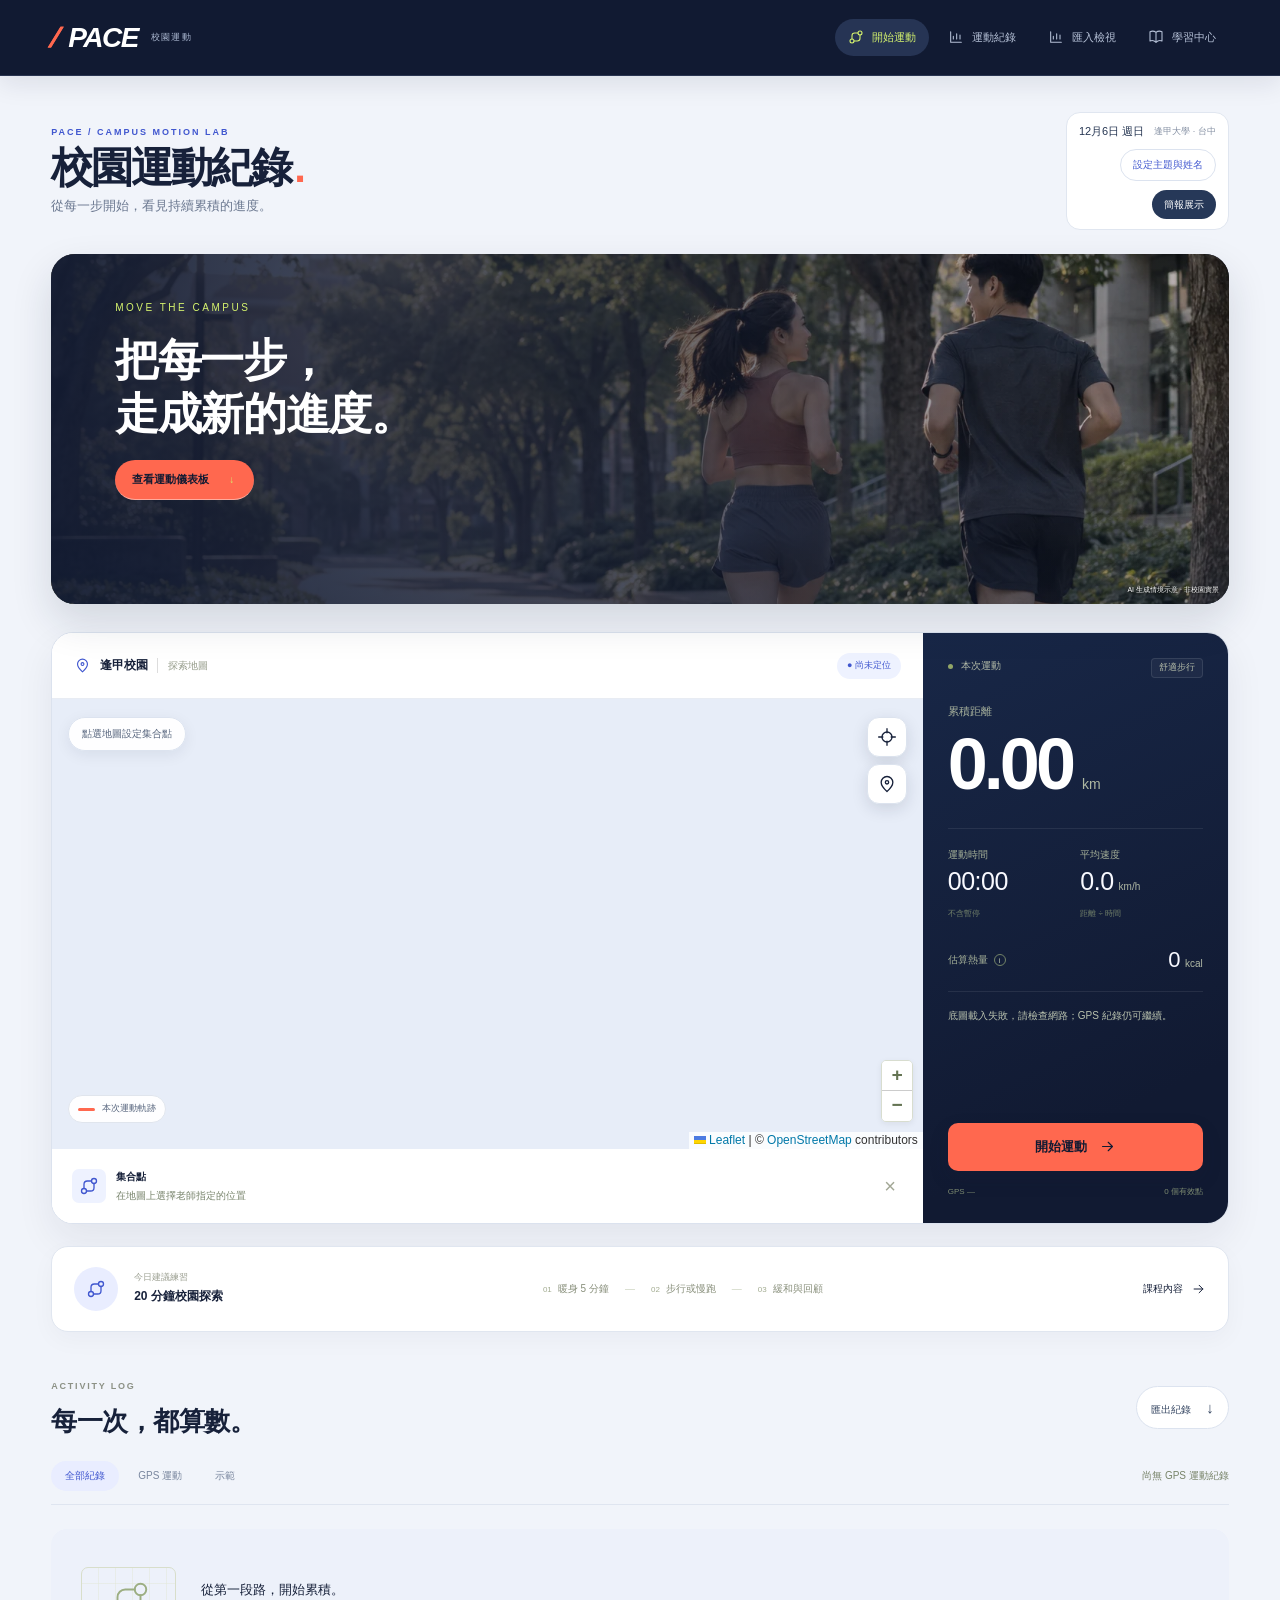
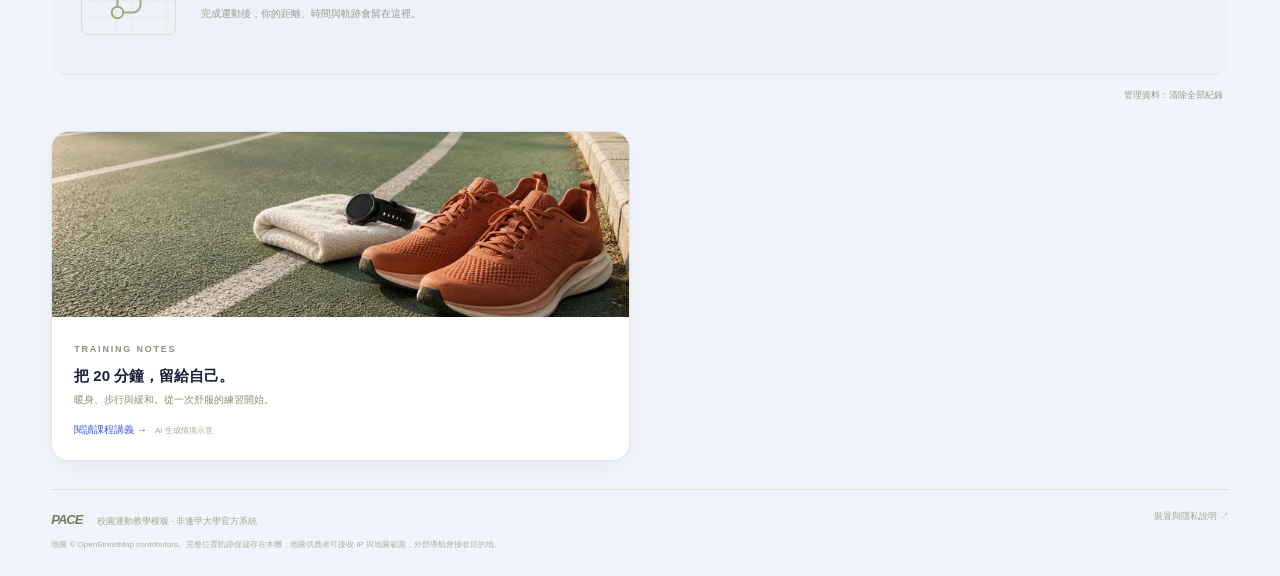
==== commit 31537af3: "Add mobile exports and presentation themes" ====
--- a/index.html
+++ b/index.html
@@ -1,9 +1,9 @@
-<!doctype html><html lang="zh-Hant"><head><meta charset="utf-8"><meta name="viewport" content="width=device-width,initial-scale=1,viewport-fit=cover"><meta name="theme-color" content="#222824"><meta name="apple-mobile-web-app-capable" content="yes"><link rel="manifest" href="manifest.webmanifest"><link rel="icon" href="icon.svg" type="image/svg+xml"><link rel="stylesheet" href="vendor/leaflet.css"><link rel="stylesheet" href="style.css"><link rel="stylesheet" href="classroom.css"><title>PACE 校園運動 · 逢甲大學</title></head><body>
+<!doctype html><html lang="zh-Hant"><head><meta charset="utf-8"><meta name="viewport" content="width=device-width,initial-scale=1,viewport-fit=cover"><meta name="theme-color" content="#111a32"><meta name="apple-mobile-web-app-capable" content="yes"><link rel="manifest" href="manifest.webmanifest"><link rel="icon" href="icon.svg" type="image/svg+xml"><link rel="stylesheet" href="vendor/leaflet.css"><link rel="stylesheet" href="style.css"><link rel="stylesheet" href="classroom.css"><title>PACE｜校園運動資料工作室</title></head><body class="home-page">
 <svg class="sprite" xmlns="http://www.w3.org/2000/svg"><symbol id="i-route" viewBox="0 0 24 24"><circle cx="6" cy="18" r="3"/><circle cx="18" cy="6" r="3"/><path d="M6 15v-5a4 4 0 0 1 4-4h5M18 9v5a4 4 0 0 1-4 4h-5"/></symbol><symbol id="i-chart" viewBox="0 0 24 24"><path d="M4 4v16h16M8 15v-4m5 4V7m5 8v-6"/></symbol><symbol id="i-book" viewBox="0 0 24 24"><path d="M12 5v15M12 5C8 2 3 4 3 4v14s5-2 9 2c4-4 9-2 9-2V4s-5-2-9 1Z"/></symbol><symbol id="i-arrow" viewBox="0 0 24 24"><path d="M5 12h14m-6-6 6 6-6 6"/></symbol><symbol id="i-pin" viewBox="0 0 24 24"><path d="M19 10c0 5-7 11-7 11S5 15 5 10a7 7 0 1 1 14 0Z"/><circle cx="12" cy="10" r="2"/></symbol><symbol id="i-cross" viewBox="0 0 24 24"><circle cx="12" cy="12" r="6"/><path d="M12 2v5m0 10v5M2 12h5m10 0h5"/></symbol></svg>
 <aside class="sidebar"><a class="brand" href="./" aria-label="PACE 校園運動首頁"><span class="brand-symbol">//</span>PACE<span class="brand-sub">校園運動</span></a><div class="workspace-label">FENG CHIA UNIVERSITY</div><nav class="sidenav"><a href="#exercise" class="active"><svg><use href="#i-route"/></svg>開始運動<span class="nav-dot"></span></a><a href="#history"><svg><use href="#i-chart"/></svg>運動紀錄</a><a href="classroom.html" data-cloud-only><svg><use href="#i-chart"/></svg>班級中心</a><a href="review.html"><svg><use href="#i-chart"/></svg>匯入檢視</a><a href="handout.html"><svg><use href="#i-book"/></svg>學習中心</a></nav><div class="side-bottom"><div class="campus-logo">FCU</div><strong>逢甲大學</strong><span>校園戶外運動課程</span><a href="guide.html">使用說明 <span>↗</span></a><div class="local-note"><i></i> 本機紀錄<span data-cloud-only> · 自選雲端繳交</span></div></div></aside>
 <div class="shell"><header class="topbar"><div class="breadcrumb">我的空間 <span>/</span> <strong>開始運動</strong></div><div class="topright"><span class="device-label">個人運動模式</span><span class="avatar">我</span></div></header><main>
-<section class="pageheading"><div><div class="overline">YOUR DAILY MOVEMENT</div><h1>校園運動<span class="title-dot">.</span></h1><p>依照自己的節奏，完成今天的練習。</p></div><div class="dateblock"><span id="todayDate"></span><small>逢甲大學 · 台中</small></div></section>
-<section class="image-hero"><img src="assets/campus-run.webp" alt="生成示意：學生在綠蔭步道慢跑" fetchpriority="high"><div class="image-hero-copy"><span>MOVE AT YOUR OWN PACE</span><h2>今天的路，<br>一起走。</h2><a href="classroom.html" data-cloud-only>進入班級中心 <span>↗</span></a></div><small class="image-credit">AI 生成情境示意 · 非校園實景</small></section><section class="workout" id="exercise"><div class="mapcard"><div class="maptop"><div class="map-title"><svg><use href="#i-pin"/></svg><strong>逢甲校園</strong><span>探索地圖</span></div><span class="status" id="badge">● 尚未定位</span></div><div class="maparea"><div id="map" aria-label="逢甲大學校園互動地圖"></div><div class="map-instruction">點選地圖設定集合點</div><div class="maptools"><button id="locate" aria-label="我的定位" title="我的定位"><svg><use href="#i-cross"/></svg></button><button id="campus" aria-label="回到校園" title="回到校園"><svg><use href="#i-pin"/></svg></button></div><div class="map-scale-note"><span class="track-key"></span>本次運動軌跡</div></div><div class="mapnote"><span class="destination-icon"><svg><use href="#i-route"/></svg></span><div><strong>集合點</strong><span id="targetInfo">在地圖上選擇老師指定的位置</span></div><a id="navigate" hidden target="_blank" rel="noopener">導航 ↗</a><button id="clearTarget" title="清除集合點" aria-label="清除集合點">×</button></div></div>
+<section class="pageheading"><div><div class="overline">PACE / CAMPUS MOTION LAB</div><h1>校園運動紀錄<span class="title-dot">.</span></h1><p>從每一步開始，看見持續累積的進度。</p><p class="reporter-byline" id="reporterByline" hidden>報告者 · <span id="reporterNameDisplay"></span></p></div><div class="dateblock"><span id="todayDate"></span><small>逢甲大學 · 台中</small><button class="report-settings-toggle" id="openReportSettings" type="button">設定主題與姓名</button><button class="presentation-toggle" id="presentationToggle" type="button" aria-pressed="false">簡報展示</button></div></section><aside class="presentation-note" id="presentationNote" hidden><div class="presentation-note-title"><span class="overline">LIVE DEMO GUIDE</span><strong>現場展示流程</strong></div><div><b>01</b><span>開始運動，選擇「先體驗示範運動」</span></div><div><b>02</b><span>觀察地圖軌跡與距離、時間變化</span></div><div><b>03</b><span>結束運動，在下方查看紀錄與路線</span></div><small>示範使用模擬定位，不會記錄真實 GPS 軌跡。</small></aside>
+<section class="image-hero"><img src="assets/campus-run.webp" alt="生成示意：學生在綠蔭步道慢跑" fetchpriority="high"><div class="image-hero-copy"><span>MOVE THE CAMPUS</span><h2>把每一步，<br>走成新的進度。</h2><a href="#exercise">查看運動儀表板 <span>↓</span></a></div><small class="image-credit">AI 生成情境示意 · 非校園實景</small></section><section class="workout" id="exercise"><div class="mapcard"><div class="maptop"><div class="map-title"><svg><use href="#i-pin"/></svg><strong>逢甲校園</strong><span>探索地圖</span></div><span class="status" id="badge">● 尚未定位</span></div><div class="maparea"><div id="map" aria-label="逢甲大學校園互動地圖"></div><div class="map-instruction">點選地圖設定集合點</div><div class="maptools"><button id="locate" aria-label="我的定位" title="我的定位"><svg><use href="#i-cross"/></svg></button><button id="campus" aria-label="回到校園" title="回到校園"><svg><use href="#i-pin"/></svg></button></div><div class="map-scale-note"><span class="track-key"></span>本次運動軌跡</div></div><div class="mapnote"><span class="destination-icon"><svg><use href="#i-route"/></svg></span><div><strong>集合點</strong><span id="targetInfo">在地圖上選擇老師指定的位置</span></div><a id="navigate" hidden target="_blank" rel="noopener">導航 ↗</a><button id="clearTarget" title="清除集合點" aria-label="清除集合點">×</button></div></div>
 <aside class="session-panel"><div class="session-top"><span><i></i> 本次運動</span><span id="activityLabel">舒適步行</span></div><div class="primarymetric"><span>累積距離</span><div><b id="distance">0.00</b><span>km</span></div></div><div class="metric-grid"><article><span>運動時間</span><strong id="elapsed">00:00</strong><small>不含暫停</small></article><article><span>平均速度</span><strong><b id="speed">0.0</b><em>km/h</em></strong><small>距離 ÷ 時間</small></article><article class="energy"><span>估算熱量 <button class="info-button" id="energyInfo" aria-label="查看熱量估算方式">i</button></span><strong><b id="calories">0</b><em>kcal</em></strong></article></div><div class="session-message" id="message" role="status" aria-live="polite">開啟定位，準備記錄你的第一步。</div><div class="actiondock"><button class="primary" id="openSetup"><span>開始運動</span><svg><use href="#i-arrow"/></svg></button><div class="controls"><button id="pause" disabled>Ⅱ 暫停</button><button id="finish" disabled>■ 結束並儲存</button></div></div><div class="signalbar"><span>GPS <b id="accuracy">—</b></span><span id="points">0 個有效點</span></div></aside></section>
 <section class="training-strip"><div class="training-icon"><svg><use href="#i-route"/></svg></div><div class="training-copy"><span>今日建議練習</span><strong>20 分鐘校園探索</strong></div><div class="training-steps"><span><i>01</i>暖身 5 分鐘</span><b>—</b><span><i>02</i>步行或慢跑</span><b>—</b><span><i>03</i>緩和與回顧</span></div><a href="handout.html">課程內容 <svg><use href="#i-arrow"/></svg></a></section>
 <section id="history" class="history-section"><div class="sectionheading"><div><span class="overline">ACTIVITY LOG</span><h2>每一次，都算數。</h2></div><button id="exportAll" class="export">匯出紀錄 <span>↓</span></button></div><div class="historybar"><div class="filters" aria-label="篩選紀錄"><button class="selected" data-filter="all" aria-pressed="true">全部紀錄</button><button data-filter="real" aria-pressed="false">GPS 運動</button><button data-filter="demo" aria-pressed="false">示範</button></div><span id="historyTotal">尚無運動紀錄</span></div><div id="records"></div><button id="deleteAll" class="delete-all">管理資料：清除全部紀錄</button></section>
@@ -11,6 +11,6 @@
 </main></div>
 <dialog id="setupDialog"><div class="dialog-head"><div><span class="overline">BEFORE YOU GO</span><h2>準備開始</h2></div><button id="closeSetup" class="close" aria-label="關閉設定">×</button></div><p class="dialog-intro">確認個人資料，讓這次運動有自己的紀錄。</p><form id="profile"><fieldset id="fields"><label>課堂代號 <span>選填，不需真實姓名</span><input id="alias" maxlength="24" placeholder="例如 A 組 07"></label><div class="three"><label>身高 <span>cm</span><input id="height" type="number" min="80" max="230" value="165" required></label><label>體重 <span>kg</span><input id="weight" type="number" min="20" max="250" step="0.1" value="60" required></label><label>年齡 <span>歲</span><input id="age" type="number" min="6" max="100" value="20" required></label></div><label>運動方式<select id="mode"><option value="3.5">舒適步行 · 3.5 MET</option><option value="4.8">快走 · 4.8 MET</option><option value="7.5">慢跑 · 7.5 MET</option></select></label><div class="privacy-note"><svg><use href="#i-cross"/></svg><span>保持網頁在前景。切換 App 或鎖屏會暫停，返回後請按繼續。</span></div><label class="check"><input id="consent" type="checkbox" required><span>同意在此裝置記錄位置與運動資料，可隨時刪除。</span></label></fieldset><button class="primary" id="start" type="submit">開始 GPS 運動 <svg><use href="#i-arrow"/></svg></button></form><button class="demo-link" id="demo">先體驗示範運動</button><p class="fine">熱量僅供教學參考。身高、年齡不參與估算；成人 MET 不宜作未滿 19 歲學生的個人評估。</p></dialog>
 <dialog id="energyDialog"><div class="dialog-head"><h2>熱量如何估算？</h2><button class="close" id="closeEnergy" aria-label="關閉熱量說明">×</button></div><p>以你選擇的活動強度（MET）、體重與運動時間估算總消耗，包含休息代謝。</p><div class="formula">MET × 3.5 × 體重 kg ÷ 200 × 分鐘</div><p class="fine">不是 GPS 直接測量，也不能作為醫療或飲食處方。實際消耗因速度、坡度與個人體能而異。</p><a href="handout.html">查看完整教學講義 →</a></dialog>
-<script src="vendor/leaflet.js"></script><script src="mode.js"></script>
+<dialog id="reportSettingsDialog"><div class="dialog-head"><div><span class="overline">PERSONALIZE YOUR SITE</span><h2>網站主題與姓名</h2></div><button id="closeReportSettings" class="close" type="button" aria-label="關閉">×</button></div><p class="dialog-intro">選擇網站配色並輸入報告者姓名。設定只保存在這台裝置的瀏覽器。</p><form id="reportSettingsForm"><label>網站主題<select id="siteThemeInput"><option value="ocean">海灣霓光</option><option value="sunset">日落暖橘</option><option value="forest">森林綠意</option><option value="violet">星夜紫</option><option value="custom">自訂強調色</option></select></label><label id="customAccentLabel" hidden>自訂強調色<input id="customAccentInput" type="color" value="#ff684f"></label><label>報告者姓名<input id="presenterNameInput" maxlength="30" placeholder="輸入你的姓名" autocomplete="name"></label><p id="reportSettingsStatus" class="report-settings-status" role="status" aria-live="polite"></p><button class="primary" type="submit">儲存設定</button></form></dialog><script src="vendor/leaflet.js"></script><script src="mode.js"></script>
 <script src="tiles.js"></script>
 <script src="core.js"></script><script src="app.js"></script><script src="cloud-upload.js"></script></body></html>
--- a/style.css
+++ b/style.css
@@ -1,4 +1,4 @@
-:root{--ink:#242b27;--muted:#82867e;--orange:#d95432;--paper:#f7f7f2;--line:#e4e5dc;--dark:#252e28}*{box-sizing:border-box}html{scroll-behavior:smooth;scroll-padding-top:24px}body{margin:0;background:var(--paper);color:var(--ink);font:14px/1.55 -apple-system,BlinkMacSystemFont,"Noto Sans TC",sans-serif}a{color:inherit;text-decoration:none}button,input,select{font:inherit}button,a,input,select{-webkit-tap-highlight-color:transparent}button{cursor:pointer}button:disabled{cursor:default;opacity:.4}button:focus-visible,a:focus-visible,input:focus-visible,select:focus-visible{outline:3px solid #e89462;outline-offset:4px}svg:not([width]){width:20px;height:20px;fill:none;stroke:currentColor;stroke-width:1.6;stroke-linecap:round;stroke-linejoin:round;flex-shrink:0}.sprite{position:absolute;width:0;height:0;overflow:hidden}button{border:0;background:none;color:inherit}h1,h2,p{margin:0}.sidebar{position:fixed;width:218px;inset:0 auto 0 0;background:#efefe7;border-right:1px solid var(--line);padding:38px 23px 25px;display:flex;flex-direction:column;z-index:10}.brand{display:flex;align-items:center;flex-wrap:wrap;font-size:33px;letter-spacing:-2px;font-weight:850;font-style:italic;line-height:1}.brand-symbol{color:var(--orange);margin-right:9px;letter-spacing:-8px;padding-right:8px;transform:skew(-13deg)}.brand-sub{font-size:10px;font-style:normal;font-weight:500;letter-spacing:2.5px;display:block;width:100%;padding:13px 0 0 35px}.workspace-label{font-size:8px;letter-spacing:1.3px;color:#999d92;margin-top:64px;margin-bottom:18px;white-space:nowrap}.sidenav{display:flex;flex-direction:column;gap:9px}.sidenav a{display:flex;align-items:center;gap:13px;padding:13px 15px;border-radius:7px;font-weight:550;color:#787c74;font-size:13px}.sidenav a.active{background:#e2e4d8;color:#303c2c}.sidenav a:hover{background:#e7e8df}.sidenav svg{width:19px;height:19px}.nav-dot{margin-left:auto;background:#70864b;border-radius:50%;width:5px;height:5px}.side-bottom{margin-top:auto;padding:30px 8px 0}.campus-logo{border:1px solid #bdc2b0;width:41px;height:41px;display:grid;place-items:center;font:600 12px Georgia;margin-bottom:13px}.side-bottom>strong{display:block;font-size:12px}.side-bottom>span{font-size:10px;color:#8b8d80}.side-bottom>a{display:flex;justify-content:space-between;border-top:1px solid #dedfd4;margin-top:24px;padding:18px 0;color:#777d70;font-size:11px}.local-note{font-size:9px;color:#8b8e80}.local-note i,.session-top i{display:inline-block;width:5px;height:5px;border-radius:50%;background:#92a667;margin-right:5px}.shell{margin-left:218px}.topbar{height:77px;border-bottom:1px solid var(--line);display:flex;justify-content:space-between;align-items:center;padding:0 42px}.breadcrumb{font-size:11px;color:#999c92}.breadcrumb span{margin:0 13px;color:#c5c8bd}.breadcrumb strong{color:#646b5e;font-weight:500}.topright{display:flex;gap:18px;align-items:center}.device-label{font-size:10px;color:#888e81}.avatar{border:1px solid #d8ddd0;border-radius:50%;width:31px;height:31px;display:grid;place-items:center;font-size:11px;background:#e8eadf}main{max-width:1510px;margin:auto;padding:35px 42px 0}.pageheading{display:flex;align-items:center;justify-content:space-between;margin-bottom:28px}.overline{font-size:9px;letter-spacing:1.8px;color:#8c9185;font-weight:600}h1{font-size:32px;letter-spacing:-1.4px;line-height:1.3;margin:8px 0}.title-dot{color:var(--orange);margin-left:3px}.pageheading p{font-size:12px;color:#8a8e83}.dateblock{text-align:right;font-size:12px;color:#535b4c}.dateblock small{display:block;font-size:10px;color:#979c90;margin-top:7px}.workout{display:grid;grid-template-columns:minmax(0,1fr) 288px;gap:0;border-radius:12px;overflow:hidden;border:1px solid #d6dbcb;box-shadow:0 5px 20px #303b2510}.mapcard{background:white;min-width:0}.maptop{height:62px;display:flex;justify-content:space-between;align-items:center;padding:0 20px;border-bottom:1px solid var(--line)}.map-title{display:flex;gap:9px;align-items:center}.map-title svg{width:17px;height:17px;color:#778765}.map-title strong{font-size:12px}.map-title>span{border-left:1px solid #ddd;padding-left:10px;font-size:10px;color:#959c8a}.status{font-size:9px;color:#89917f;white-space:nowrap}.maparea{position:relative}.maparea #map{height:401px;background:#ececdd;z-index:1}.leaflet-container{font-family:inherit}
+:root{--ink:#17213a;--muted:#69758c;--orange:#ff684f;--paper:#f1f4fa;--line:#dfe5f0;--dark:#111a32}*{box-sizing:border-box}html{scroll-behavior:smooth;scroll-padding-top:24px}body{margin:0;background:var(--paper);color:var(--ink);font:14px/1.55 -apple-system,BlinkMacSystemFont,"Noto Sans TC",sans-serif}a{color:inherit;text-decoration:none}button,input,select{font:inherit}button,a,input,select{-webkit-tap-highlight-color:transparent}button{cursor:pointer}button:disabled{cursor:default;opacity:.4}button:focus-visible,a:focus-visible,input:focus-visible,select:focus-visible{outline:3px solid #e89462;outline-offset:4px}svg:not([width]){width:20px;height:20px;fill:none;stroke:currentColor;stroke-width:1.6;stroke-linecap:round;stroke-linejoin:round;flex-shrink:0}.sprite{position:absolute;width:0;height:0;overflow:hidden}button{border:0;background:none;color:inherit}h1,h2,p{margin:0}.sidebar{position:fixed;width:218px;inset:0 auto 0 0;background:#efefe7;border-right:1px solid var(--line);padding:38px 23px 25px;display:flex;flex-direction:column;z-index:10}.brand{display:flex;align-items:center;flex-wrap:wrap;font-size:33px;letter-spacing:-2px;font-weight:850;font-style:italic;line-height:1}.brand-symbol{color:var(--orange);margin-right:9px;letter-spacing:-8px;padding-right:8px;transform:skew(-13deg)}.brand-sub{font-size:10px;font-style:normal;font-weight:500;letter-spacing:2.5px;display:block;width:100%;padding:13px 0 0 35px}.workspace-label{font-size:8px;letter-spacing:1.3px;color:#999d92;margin-top:64px;margin-bottom:18px;white-space:nowrap}.sidenav{display:flex;flex-direction:column;gap:9px}.sidenav a{display:flex;align-items:center;gap:13px;padding:13px 15px;border-radius:7px;font-weight:550;color:#787c74;font-size:13px}.sidenav a.active{background:#e2e4d8;color:#303c2c}.sidenav a:hover{background:#e7e8df}.sidenav svg{width:19px;height:19px}.nav-dot{margin-left:auto;background:#70864b;border-radius:50%;width:5px;height:5px}.side-bottom{margin-top:auto;padding:30px 8px 0}.campus-logo{border:1px solid #bdc2b0;width:41px;height:41px;display:grid;place-items:center;font:600 12px Georgia;margin-bottom:13px}.side-bottom>strong{display:block;font-size:12px}.side-bottom>span{font-size:10px;color:#8b8d80}.side-bottom>a{display:flex;justify-content:space-between;border-top:1px solid #dedfd4;margin-top:24px;padding:18px 0;color:#777d70;font-size:11px}.local-note{font-size:9px;color:#8b8e80}.local-note i,.session-top i{display:inline-block;width:5px;height:5px;border-radius:50%;background:#92a667;margin-right:5px}.shell{margin-left:218px}.topbar{height:77px;border-bottom:1px solid var(--line);display:flex;justify-content:space-between;align-items:center;padding:0 42px}.breadcrumb{font-size:11px;color:#999c92}.breadcrumb span{margin:0 13px;color:#c5c8bd}.breadcrumb strong{color:#646b5e;font-weight:500}.topright{display:flex;gap:18px;align-items:center}.device-label{font-size:10px;color:#888e81}.avatar{border:1px solid #d8ddd0;border-radius:50%;width:31px;height:31px;display:grid;place-items:center;font-size:11px;background:#e8eadf}main{max-width:1510px;margin:auto;padding:35px 42px 0}.pageheading{display:flex;align-items:center;justify-content:space-between;margin-bottom:28px}.overline{font-size:9px;letter-spacing:1.8px;color:#8c9185;font-weight:600}h1{font-size:32px;letter-spacing:-1.4px;line-height:1.3;margin:8px 0}.title-dot{color:var(--orange);margin-left:3px}.pageheading p{font-size:12px;color:#8a8e83}.dateblock{text-align:right;font-size:12px;color:#535b4c}.dateblock small{display:block;font-size:10px;color:#979c90;margin-top:7px}.workout{display:grid;grid-template-columns:minmax(0,1fr) 288px;gap:0;border-radius:12px;overflow:hidden;border:1px solid #d6dbcb;box-shadow:0 5px 20px #303b2510}.mapcard{background:white;min-width:0}.maptop{height:62px;display:flex;justify-content:space-between;align-items:center;padding:0 20px;border-bottom:1px solid var(--line)}.map-title{display:flex;gap:9px;align-items:center}.map-title svg{width:17px;height:17px;color:#778765}.map-title strong{font-size:12px}.map-title>span{border-left:1px solid #ddd;padding-left:10px;font-size:10px;color:#959c8a}.status{font-size:9px;color:#89917f;white-space:nowrap}.maparea{position:relative}.maparea #map{height:401px;background:#ececdd;z-index:1}.leaflet-container{font-family:inherit}
 .leaflet-tile-pane{filter:saturate(.5)}.maptools{position:absolute;right:16px;top:18px;z-index:500;display:flex;flex-direction:column;gap:7px}.maptools button{background:white;width:38px;height:38px;border:1px solid #d8ddcf;border-radius:6px;box-shadow:0 2px 4px #2221;display:grid;place-items:center}.maptools button:hover{background:#f4f6ed}.map-instruction{position:absolute;left:16px;top:18px;z-index:500;background:#fffffff0;border:1px solid #dce2d4;padding:7px 11px;border-radius:5px;font-size:10px;color:#7a8370;pointer-events:none}.map-scale-note{position:absolute;bottom:26px;left:16px;z-index:500;font-size:9px;background:#fffffff0;padding:6px 9px;border-radius:4px;color:#657158;display:flex;gap:7px;align-items:center;pointer-events:none}.track-key{width:17px;height:3px;background:var(--orange);border-radius:4px}.mapnote{height:74px;display:flex;align-items:center;gap:10px;padding:12px 17px}.destination-icon{background:#f2f3e9;width:34px;height:34px;border-radius:7px;display:grid;place-items:center;color:#84936b}.mapnote>div{flex:1;min-width:0}.mapnote strong{font-size:10px;display:block;margin-bottom:3px}.mapnote #targetInfo{font-size:10px;color:#919885;display:block;line-height:1.5}.mapnote a{font-size:11px;color:var(--orange);font-weight:600;white-space:nowrap}.mapnote button{font-size:20px;color:#a2a795;padding:7px}.session-panel{background:var(--dark);color:#fafbf4;padding:24px;display:flex;flex-direction:column}.session-top{display:flex;justify-content:space-between;font-size:10px;color:#b3bba8}.session-top>span:last-child{background:#ffffff0a;border:1px solid #ffffff1a;border-radius:4px;padding:2px 7px;font-size:9px}.primarymetric{padding:22px 0 21px}.primarymetric>span{font-size:11px;color:#a8b29d}.primarymetric>div{display:flex;align-items:baseline;gap:10px}.primarymetric b{font-size:70px;line-height:1.18;font-weight:550;letter-spacing:-4px;font-variant-numeric:tabular-nums}.primarymetric div>span{font-size:14px;color:#aeb8a2}.metric-grid{display:grid;grid-template-columns:1fr 1fr;border-top:1px solid #ffffff14;border-bottom:1px solid #ffffff14;padding:18px 0 14px;gap:20px 10px}.metric-grid article>span{display:block;font-size:10px;color:#a5b098}.metric-grid strong{font-size:25px;font-weight:500;letter-spacing:-.5px;display:block;font-variant-numeric:tabular-nums}.metric-grid b{font-weight:500}.metric-grid em{font-size:10px;font-style:normal;margin-left:5px;letter-spacing:0;color:#b0b9a5}.metric-grid small{font-size:8px;color:#72816a}.metric-grid .energy{grid-column:1/-1;display:flex;align-items:center;justify-content:space-between}.energy strong{font-size:22px}.info-button{border:1px solid #728367;color:#b1bca5;font-size:8px;border-radius:50%;width:12px;height:12px;padding:0;margin-left:3px}.session-message{font-size:10px;line-height:1.8;color:#acb7a1;min-height:55px;padding:15px 0 13px}.actiondock{margin-top:auto}.primary{background:var(--orange);color:white;display:flex;align-items:center;justify-content:center;gap:12px;min-height:48px;border-radius:6px;width:100%;font-size:13px;font-weight:600;transition:background .15s,transform .15s}.primary:hover{background:#c44527}.primary:active{transform:scale(.985)}.primary svg{width:17px;height:17px}.controls{display:flex;gap:8px;margin-top:9px}.controls button{flex:1;border:1px solid #ffffff22;border-radius:5px;min-height:40px;font-size:11px}.controls button:hover:not(:disabled){background:#ffffff0c}.signalbar{display:flex;justify-content:space-between;font-size:8px;color:#7c8a70;padding-top:15px}.signalbar b{font-weight:400}.training-strip{display:flex;align-items:center;gap:16px;padding:24px 0;border-bottom:1px solid #dfe3d5}.training-icon{background:#e8ecd9;border:1px solid #d8dfc3;color:#899765;width:40px;height:40px;border-radius:50%;display:grid;place-items:center}.training-copy>span{display:block;font-size:9px;color:#9b9f91}.training-copy>strong{font-size:12px;font-weight:600}.training-steps{display:flex;align-items:center;gap:16px;margin-left:auto;font-size:10px;color:#888f7b}.training-steps i{font-size:8px;font-style:normal;color:#a2ab90;margin-right:6px}.training-steps b{font-weight:400;color:#d0d6c4}.training-strip>a{font-size:10px;display:flex;align-items:center;gap:8px;margin-left:auto}.training-strip>a svg{width:15px}.history-section{padding-top:32px;scroll-margin-top:15px}.sectionheading{display:flex;align-items:center;justify-content:space-between;margin-bottom:20px}h2{font-size:22px;font-weight:600;letter-spacing:-.5px}.sectionheading h2{margin-top:5px}.export{border:1px solid #d9ddce;background:white;border-radius:5px;padding:8px 11px;font-size:10px}.export span{margin-left:13px;font-size:15px}.historybar{display:flex;align-items:center;justify-content:space-between;border-bottom:1px solid var(--line);padding-bottom:13px}.filters{display:flex;gap:5px}.filters button{font-size:10px;color:#979e8b;padding:6px 12px;border-radius:4px}.filters button.selected{background:#e6eadd;color:#556245}.historybar>span{font-size:10px;color:#979e8b}.empty{min-height:146px;display:flex;align-items:center;gap:25px;padding:26px 30px;background:#f0f2e9;border-bottom:1px solid #e4e8db}.empty-art{width:95px;height:68px;position:relative;border:1px solid #d8deca;border-radius:7px;background:repeating-linear-gradient(0deg,transparent,transparent 16px,#e2e7d7 17px),repeating-linear-gradient(90deg,transparent,transparent 16px,#e2e7d7 17px)}.empty-art svg{position:absolute;width:46px;height:46px;left:24px;top:10px;color:#9cae82;stroke-width:1}.empty h3{font-size:13px;margin:0 0 6px;font-weight:500}.empty p{font-size:10px;color:#989f8b}.record{display:grid;grid-template-columns:100px minmax(120px,1fr) 160px auto;align-items:center;gap:20px;padding:18px 0;border-bottom:1px solid var(--line)}.route-thumb{width:100px;height:67px;border-radius:5px;background:#ecefe2;display:grid;place-items:center;overflow:hidden}.route-thumb svg{width:100%;height:100%;stroke-width:2.3;stroke:var(--orange)}.record strong{font-size:12px;font-weight:600}.record small{display:block;font-size:9px;color:#959e87;margin-top:5px}.record-stats{font-size:12px;color:#5f6d51;display:flex;gap:16px}.record-stats span{display:block}.record-stats small{font-size:8px;color:#9ba58c}.record-actions{display:flex;gap:7px}.record-actions button{font-size:9px;border:1px solid #dce2d1;padding:5px 7px;border-radius:4px;color:#839270}.delete-all{display:block;margin:13px 0 0 auto;font-size:9px;color:#929e83}.learn-banner{display:flex;align-items:center;gap:23px;background:#e7ebdc;margin:30px 0;border-radius:8px;padding:24px 27px;overflow:hidden;position:relative}.learn-banner h2{font-size:17px;margin:5px 0}.learn-banner p{font-size:10px;color:#919c7f}.learn-banner>a{display:flex;align-items:center;gap:20px;font-size:11px;margin-left:auto;white-space:nowrap}.orbit-art{width:74px;height:74px;position:relative;flex-shrink:0}.orbit-art span{border:1px solid #b7c698;position:absolute;inset:8px;border-radius:50%;transform:scaleX(.55) rotate(30deg)}.orbit-art span:nth-child(2){transform:rotate(90deg) scaleX(.55)}.orbit-art span:nth-child(3){transform:rotate(-30deg) scaleX(.55)}.orbit-art b{position:absolute;left:32px;top:24px;color:#869b63;font-size:18px;font-weight:400}footer{border-top:1px solid #dfe4d3;display:flex;flex-wrap:wrap;justify-content:space-between;font-size:9px;color:#a1aa93;padding:20px 0 25px}footer b{font-size:13px;font-style:italic;letter-spacing:-1px;color:#717e60;margin-right:12px}footer p{width:100%;font-size:8px;margin-top:9px;color:#abb39e}dialog{border:1px solid #dce0d1;border-radius:12px;padding:28px;width:min(440px,calc(100vw - 28px));color:var(--ink);box-shadow:0 20px 80px #17251733;background:#fafbf7}dialog::backdrop{background:#17231ccd;backdrop-filter:blur(4px)}.dialog-head{display:flex;align-items:center;justify-content:space-between}.dialog-head h2{margin-top:5px}.close{font-size:26px;color:#8a9480;width:32px;height:32px}.dialog-intro{font-size:11px;color:#8f9983;margin:12px 0 24px}fieldset{border:0;padding:0;margin:0}label{font-size:12px;display:block;margin-bottom:17px;font-weight:550}label>span{font-size:9px;color:#9ca58e;font-weight:400;margin-left:5px}input:not([type=checkbox]),select{display:block;width:100%;border:1px solid #dce2d0;border-radius:5px;background:white;padding:11px 12px;margin-top:7px;color:#48583b;min-height:43px}.three{display:grid;grid-template-columns:repeat(3,1fr);gap:12px}.privacy-note{background:#edf0e5;border-radius:5px;padding:12px;display:flex;gap:10px;align-items:center;font-size:10px;color:#899677;margin-bottom:18px}.privacy-note svg{width:17px}.check{display:flex;align-items:flex-start;gap:7px}.check input{accent-color:var(--orange);margin-top:2px}.check span{font-size:10px;line-height:1.7}.demo-link{display:block;margin:14px auto;font-size:11px;text-decoration:underline;text-underline-offset:4px;color:#8a9779}.fine{font-size:9px;color:#a0aa90;line-height:1.9}.formula{background:#ecf0e3;padding:15px;margin:20px 0;font-size:12px}#energyDialog p{margin-top:15px;font-size:12px}#energyDialog a{font-size:12px;display:inline-block;margin-top:20px;color:var(--orange)}.map-fallback{padding:30px}.is-active #openSetup{display:none}.is-active .controls{margin:0}.is-active .controls button{min-height:48px}.is-active #pause{background:var(--orange);border-color:var(--orange);color:white}body:not(.is-active) .controls{display:none}
 @media(min-width:1500px){.maparea #map{height:440px}.primarymetric{padding-top:35px;padding-bottom:30px}.session-message{padding-top:22px}}@media(max-width:1150px){.sidebar{width:180px;padding-left:16px;padding-right:16px}.shell{margin-left:180px}.topbar{padding:0 26px}main{padding:28px 26px 0}.workout{grid-template-columns:minmax(0,1fr) 255px}.session-panel{padding:20px}.primarymetric b{font-size:62px}.training-steps{gap:8px;font-size:9px}.training-steps b{display:none}.record{grid-template-columns:80px minmax(120px,1fr) auto;gap:15px}.route-thumb{width:80px}.record-actions{grid-column:2/-1;justify-content:flex-end}.map-title>span{display:none}}@media(max-width:900px){.sidebar{width:76px;padding:30px 12px}.brand{font-size:0;justify-content:center}.brand-symbol{font-size:32px}.brand-sub,.workspace-label,.side-bottom{display:none}.sidenav{margin-top:55px}.sidenav a{font-size:0;gap:0;justify-content:center;padding:15px}.sidenav svg{width:21px;height:21px}.nav-dot{display:none}.shell{margin-left:76px}.training-steps{display:none}.learn-banner{gap:14px;padding:22px 18px}.learn-banner h2{font-size:15px}.orbit-art{width:60px}.learn-banner>a{gap:8px;font-size:10px}.maptop{padding:0 13px}}@media(max-width:650px){html{scroll-padding-top:12px}.sidebar{position:relative;width:100%;height:62px;padding:0 20px;flex-direction:row;align-items:center;border-right:0;border-bottom:1px solid var(--line)}.brand{font-size:25px;flex-wrap:nowrap;gap:0}.brand-symbol{font-size:27px}.brand-sub{display:block;width:auto;padding:0 0 0 14px;letter-spacing:1px;font-size:9px}.sidenav{margin:0 0 0 auto;flex-direction:row;gap:1px}.sidenav a{padding:9px}.sidenav a:first-child{display:none}.sidenav svg{width:18px;height:18px}.shell{margin:0}.topbar{display:none}main{padding:24px 18px 84px}.pageheading{margin-bottom:23px;align-items:flex-end}.pageheading h1{font-size:28px;margin:5px 0}.pageheading p{font-size:10px}.pageheading .overline{font-size:7px;letter-spacing:1.3px}.dateblock{font-size:9px}.dateblock small{font-size:8px}.workout{display:flex;flex-direction:column;border-radius:9px}.maptop{height:48px}.maparea #map{height:290px}.map-instruction{font-size:9px;left:12px;top:12px}.maptools{right:12px;top:12px}.maptools button{width:33px;height:33px}.mapnote{height:65px;padding:9px 12px}.mapnote #targetInfo{font-size:9px}.session-panel{padding:19px 21px}.session-top{font-size:9px}.primarymetric{padding:12px 0 17px}.primarymetric b{font-size:62px}.primarymetric>div{gap:10px}.metric-grid{grid-template-columns:1.1fr 1fr 1fr;gap:7px;padding:14px 0;border-bottom:0}.metric-grid .energy{display:block;grid-column:auto}.metric-grid strong,.energy strong{font-size:24px}.metric-grid small{display:none}.metric-grid em{font-size:8px;margin-left:3px}.metric-grid article>span{font-size:9px}.session-message{min-height:0;padding:6px 0 9px;font-size:10px}.signalbar{padding-top:10px;border-top:1px solid #ffffff12}.actiondock{position:fixed;bottom:0;left:0;right:0;padding:12px 18px calc(12px + env(safe-area-inset-bottom));background:#f8f9f3f5;backdrop-filter:blur(12px);border-top:1px solid #dce2d0;z-index:900;color:var(--ink)}.actiondock .primary{min-height:47px}.actiondock .controls button{border:1px solid #d4ddc6;min-height:47px}.training-strip{padding:18px 0;gap:11px}.training-copy>strong{font-size:11px}.training-strip>a{font-size:9px;gap:4px}.training-icon{width:33px;height:33px}.training-icon svg{width:17px}.history-section{padding-top:25px}.sectionheading h2{font-size:21px}.historybar>span{font-size:8px}.filters button{padding:5px 8px;font-size:9px}.empty{padding:22px 12px;gap:17px}.empty-art{width:72px;height:59px;flex-shrink:0}.empty-art svg{left:13px;top:7px}.empty h3{font-size:11px}.empty p{font-size:9px}.record{grid-template-columns:64px minmax(90px,1fr) auto;gap:10px}.route-thumb{width:64px;height:58px}.record strong{font-size:10px}.record-stats{font-size:11px;gap:10px}.record small{font-size:8px}.record-actions{gap:5px}.record-actions button{font-size:9px;padding:4px 8px}.learn-banner{flex-wrap:wrap;padding:20px;gap:10px;margin:25px 0 18px}.orbit-art{display:none}.learn-banner h2{font-size:16px}.learn-banner>a{margin:7px 0 0;width:100%;justify-content:space-between;border-top:1px solid #d1dbc0;padding-top:13px}.learn-banner p{font-size:10px}footer{font-size:8px;gap:10px;padding:15px 0}footer p{margin-top:0;line-height:1.8}.historybar{gap:5px}dialog{padding:24px;max-height:90dvh}.three{gap:9px}.three input{padding:10px 8px}}@media(prefers-reduced-motion:reduce){*{scroll-behavior:auto!important;transition:none!important}}
 .leaflet-control-zoom{border:1px solid #d8ddcf!important;border-radius:5px!important;overflow:hidden;box-shadow:0 2px 6px #2221!important}.leaflet-control-zoom a{font-size:19px!important;color:#647453!important}.session-message{color:#bac3af}.mapnote #targetInfo{color:#78846c}.fine{color:#7d896e}.check span{color:#6e7c5d}.dialog-intro{color:#778567}.historybar>span{color:#778368}
--- a/classroom.css
+++ b/classroom.css
@@ -1,3 +1,135 @@
 [hidden]{display:none!important}.class-header{height:78px;border-bottom:1px solid var(--line);display:flex;align-items:center;justify-content:space-between;padding:0 5vw;background:#fafbf6}.class-header .brand{font-size:29px}.class-header nav{display:flex;gap:30px;font-size:12px;color:#859172}.class-header nav .active{color:var(--orange)}.class-header>a:last-child{font-size:11px}.class-main{max-width:1350px;padding:30px 5vw 0}.class-hero{display:grid;grid-template-columns:1fr 1fr;background:#e9eddf;border-radius:12px;overflow:hidden;position:relative;margin-bottom:22px;min-height:260px}.class-hero>div{padding:32px}.class-hero h1{font-size:30px;margin:13px 0}.class-hero p{font-size:12px;color:#7f8b70}.class-hero img{width:100%;height:100%;object-fit:cover}.class-hero>small{position:absolute;bottom:9px;right:12px;font-size:8px;color:white;text-shadow:0 1px 3px #000}.cloud-badge{display:inline-block;font-size:10px;color:#647752;border:1px solid #cbd5bb;border-radius:20px;padding:5px 12px;margin-top:20px}.cloud-message{padding:13px 18px;border:1px solid #e0e5d5;border-radius:7px;background:#f0f3e9;font-size:12px;color:#647952;margin-bottom:22px}.class-toolbar{display:flex;justify-content:space-between;align-items:center;margin:27px 0 20px}.class-toolbar h2{margin-top:5px}.outline{border:1px solid #d2dbc5;border-radius:5px;font-size:11px;padding:8px 12px;background:#fff}.class-layout{display:grid;grid-template-columns:270px minmax(0,1fr);gap:24px}.class-card{background:white;border:1px solid var(--line);border-radius:9px;padding:23px;margin-bottom:18px}.class-card h2{font-size:20px}.class-card h3{font-size:13px;font-weight:600;margin:15px 0}.class-card p{font-size:11px;color:#829270;line-height:1.9;margin:10px 0 15px}.class-card .primary{margin-top:13px;font-size:12px}.class-card form{margin-top:24px;border-top:1px solid #e4e9da;padding-top:4px}.class-card .fine{font-size:9px}.privacy-card{background:#edf1e5}.privacy-card a{font-size:10px;color:#7a8e64}.join-code{background:#eff3e7;border-radius:6px;padding:15px;margin:13px 0}.join-code strong{display:block;font-size:18px;letter-spacing:2px;font-family:monospace}.join-code small{font-size:9px;color:#8a997a}.join-code button{font-size:10px;color:var(--orange);padding:8px 0 0}.class-danger{font-size:9px;color:#a56351;padding:10px 0}.lesson-controls{display:flex;align-items:center;gap:16px;flex-wrap:wrap}.lesson-controls label{flex:1;min-width:140px;margin:0}.lesson-controls>div{display:flex;gap:7px;align-self:flex-end;margin-bottom:2px}.lesson-controls>p{width:100%;margin:0;font-size:10px}.class-stats{display:grid;grid-template-columns:repeat(4,1fr);gap:10px;margin-bottom:18px}.class-stats article{background:#26352b;color:#fbfcf7;padding:16px;border-radius:8px}.class-stats span{font-size:9px;color:#b6c4a8;display:block}.class-stats strong{display:block;font-size:27px;font-weight:500;margin-top:8px}.class-stats small{font-size:9px;margin-left:4px;font-weight:400}.table-heading{display:flex;align-items:center;justify-content:space-between;gap:10px}.table-heading h3{margin:0}.table-scroll{overflow:auto}table{width:100%;border-collapse:collapse;font-size:11px}th{text-align:left;font-size:10px;color:#879a74;background:#f5f7ef}td,th{padding:14px 9px;border-bottom:1px solid #e5ebdc;white-space:nowrap}td button{font-size:9px;color:#c25431;border:1px solid #dfdfd0;border-radius:4px;padding:5px 6px;margin-right:4px}.state-pill{border-radius:20px;background:#eef3e5;font-size:9px;color:#6f8755;padding:4px 8px}.cloud-record{border-bottom:1px solid #e1e8d6;padding:14px 0;font-size:12px}.cloud-record small{display:block;font-size:10px;color:#8b9c78;margin:5px 0}.cloud-record button{color:var(--orange);font-size:10px;padding:5px 0}.table-empty{text-align:center;color:#93a27f;padding:35px}.class-content{min-width:0}#lessonForm{margin-top:20px}.image-hero{position:relative;min-height:215px;margin:0 0 28px;border-radius:10px;overflow:hidden;background:#34412b}.image-hero img{width:100%;height:255px;display:block;object-fit:cover;object-position:center 58%}.image-hero:after{content:'';position:absolute;inset:0;background:linear-gradient(90deg,#182619cb,transparent 75%)}.image-hero-copy{position:absolute;left:30px;top:35px;z-index:1;color:white}.image-hero-copy span{font-size:9px;letter-spacing:2px;color:#e1e9d7}.image-hero-copy h2{font-size:28px;line-height:1.5;margin:10px 0}.image-hero-copy a{display:inline-flex;gap:25px;align-items:center;color:#fff;font-size:11px;border-bottom:1px solid #ffffff70;padding:6px 0}.image-credit{position:absolute;right:10px;bottom:8px;color:white;font-size:7px;z-index:1;text-shadow:0 1px 3px #000}.editorial-cards{display:grid;grid-template-columns:1fr 1fr;gap:18px;margin:26px 0}.editorial-card{border:1px solid #dfe5d3;border-radius:9px;overflow:hidden;background:white}.editorial-card img{width:100%;height:150px;object-fit:cover;display:block}.editorial-card>div{padding:18px 20px}.editorial-card h3{font-size:15px;margin:5px 0}.editorial-card p{font-size:10px;color:#849372;margin-bottom:10px}.editorial-card a{font-size:10px;color:var(--orange)}.editorial-card small{font-size:8px;color:#a2ae96}.cloud-link{color:var(--orange);font-size:10px}#submitDialog label{margin-top:16px}.cloud-upload-status{font-size:11px;line-height:1.8;margin:12px 0;color:#667b50}.upload-consent{font-size:10px;display:flex;gap:8px;font-weight:400}.upload-consent input{flex-shrink:0}#submitRecordBtn{margin-top:15px}#signedOut .primary{max-width:280px}
 @media(max-width:1000px){.class-layout{grid-template-columns:230px minmax(0,1fr)}.class-stats{grid-template-columns:repeat(2,1fr)}.class-hero h1{font-size:25px}.class-main{padding-left:3vw;padding-right:3vw}}@media(max-width:650px){.class-header{padding:0 18px;height:65px}.class-header nav{gap:15px;font-size:10px}.class-header nav a:first-child{display:none}.class-header .brand{font-size:24px}.class-main{padding:18px 16px}.class-hero{grid-template-columns:1fr}.class-hero>div{padding:24px}.class-hero h1{font-size:26px}.class-hero img{height:190px}.class-layout{grid-template-columns:1fr;gap:0}.class-card{padding:20px}.class-hero>small{font-size:7px}.class-stats strong{font-size:30px}.lesson-controls{gap:12px}.table-heading h3{font-size:12px}.table-card{padding:17px}.image-hero img{height:235px;object-position:60% center}.image-hero-copy{left:22px;top:32px}.image-hero-copy h2{font-size:24px}.editorial-cards{gap:12px;grid-template-columns:1fr 1fr}.editorial-card img{height:105px}.editorial-card>div{padding:12px}.editorial-card h3{font-size:12px}.editorial-card p{font-size:9px}.image-hero{margin-bottom:20px}.class-header>a:last-child{font-size:9px}}
 .image-hero img{object-position:center 25%}.editorial-card img[src*="track-essentials"]{object-position:center 80%}.class-stats strong{font-size:23px}@media(max-width:650px){.image-hero img{object-position:65% 35%}.class-stats strong{font-size:27px}}
+
+/* 首頁主題：可切換的校園運動資料工作室 */
+body.home-page{--ink:#17213a;--muted:#69758c;--paper:#f1f4fa;--line:#dfe5f0;--theme-accent:#ff684f;--theme-accent-strong:#e9533b;--theme-accent-ink:#4057cf;--theme-accent-tint:#eef2ff;--theme-accent-soft:#e9edff;--theme-highlight:#d6f46e;--theme-dark:#111a32;--theme-hero:#182747;--theme-nav-active:#263454;--theme-on-accent:#111a32;--orange:var(--theme-accent);--dark:var(--theme-dark);background:#f1f4fa;color:var(--ink)}
+body.home-page[data-theme="sunset"]{--theme-accent:#ffb24d;--theme-accent-strong:#ec821b;--theme-accent-ink:#a84b12;--theme-accent-tint:#fff4df;--theme-accent-soft:#ffebc4;--theme-highlight:#ffd166;--theme-dark:#321d2d;--theme-hero:#542c32;--theme-nav-active:#4b2d3d;--theme-on-accent:#17213a}
+body.home-page[data-theme="forest"]{--theme-accent:#55d6a0;--theme-accent-strong:#2bb985;--theme-accent-ink:#13795b;--theme-accent-tint:#e9f8f1;--theme-accent-soft:#d8f3e7;--theme-highlight:#cbf36d;--theme-dark:#142c30;--theme-hero:#16443e;--theme-nav-active:#244942;--theme-on-accent:#102b26}
+body.home-page[data-theme="violet"]{--theme-accent:#c29bff;--theme-accent-strong:#a779f2;--theme-accent-ink:#7546c1;--theme-accent-tint:#f5edff;--theme-accent-soft:#eee1ff;--theme-highlight:#e3d4ff;--theme-dark:#201b3c;--theme-hero:#332560;--theme-nav-active:#35285d;--theme-on-accent:#191334}
+body.home-page[data-theme="custom"]{--theme-accent:var(--custom-accent,#ff684f);--theme-accent-strong:var(--custom-accent-strong,#e9533b);--theme-accent-ink:var(--custom-accent-ink,#4057cf);--theme-accent-tint:var(--custom-accent-tint,#eef2ff);--theme-accent-soft:var(--custom-accent-soft,#e9edff);--theme-on-accent:var(--custom-on-accent,#111a32)}
+body.home-page .sidebar{position:sticky;inset:0 0 auto;width:100%;height:76px;flex-direction:row;align-items:center;padding:0 clamp(18px,4vw,64px);background:var(--theme-dark);border:0;border-bottom:1px solid #293450;color:#f8f9ff;box-shadow:0 8px 24px #111a3218;z-index:1000}
+body.home-page .brand{color:#fff;font-size:28px;flex-wrap:nowrap;align-items:center;letter-spacing:-1.5px}
+body.home-page .brand-symbol{color:var(--theme-accent)}
+body.home-page .brand-sub{display:block;width:auto;padding:0 0 0 13px;color:#aebbd4;font-size:9px;letter-spacing:1.2px}
+body.home-page .workspace-label,body.home-page .side-bottom{display:none}
+body.home-page .sidenav{flex-direction:row;align-items:center;gap:6px;margin:0 0 0 auto}
+body.home-page .sidenav a{padding:10px 13px;border-radius:24px;color:#b5c0d6;font-size:11px;gap:8px}
+body.home-page .sidenav a:hover{background:#ffffff12;color:#fff}
+body.home-page .sidenav a.active{background:var(--theme-nav-active);color:var(--theme-highlight)}
+body.home-page .sidenav svg{width:16px;height:16px}
+body.home-page .nav-dot{display:none}
+body.home-page .shell{margin:0}
+body.home-page .topbar{display:none}
+body.home-page main{max-width:1660px;padding:36px clamp(20px,4vw,68px) 0}
+body.home-page .pageheading{align-items:center;margin:0 0 24px}
+body.home-page .pageheading .overline{color:var(--theme-accent-ink);letter-spacing:2px}
+body.home-page .pageheading h1{margin:4px 0;font-size:42px;line-height:1.15;letter-spacing:-2px;color:#17213a}
+body.home-page .pageheading p{font-size:13px;color:#6b7890}
+body.home-page .title-dot{color:var(--theme-accent)}
+body.home-page .dateblock{display:grid;grid-template-columns:auto auto;align-items:center;justify-content:end;gap:2px 10px;padding:10px 12px;border:1px solid #e0e6f0;border-radius:14px;background:#fff;color:#263652;font-size:11px}
+body.home-page .dateblock small{display:block;margin:0;color:#8691a4;font-size:9px}
+body.home-page .presentation-toggle,body.home-page .report-settings-toggle{display:inline-flex;grid-column:1/-1;justify-self:end;justify-content:center;margin:7px 0 0;padding:7px 12px;border:1px solid #dce3ef;border-radius:20px;background:#fff;color:var(--theme-accent-ink);font-size:10px;white-space:nowrap}
+body.home-page .presentation-toggle{border:0;background:#263858;color:#fff}
+body.home-page .image-hero{min-height:330px;margin:0 0 28px;border-radius:24px;overflow:hidden;background:var(--theme-hero);box-shadow:0 18px 40px #17213a24}
+body.home-page .image-hero img{height:350px;object-position:center 34%}
+body.home-page .image-hero:after{background:linear-gradient(95deg,#111a32ed 0%,#111a32ad 48%,#111a3220 100%),linear-gradient(0deg,#111a3255,transparent 58%)}
+body.home-page .image-hero:after{background:linear-gradient(95deg,#111a32ed 0%,#111a32ad 48%,#111a3220 100%),linear-gradient(0deg,#111a3255,transparent 58%)}
+body.home-page .image-hero-copy{left:clamp(24px,5vw,64px);top:42px}
+body.home-page .image-hero-copy span{color:var(--theme-highlight);font-size:10px;letter-spacing:2.5px}
+body.home-page .image-hero-copy h2{max-width:620px;margin:15px 0 18px;font-size:44px;line-height:1.24;letter-spacing:-1.4px}
+body.home-page .image-hero-copy a,body.home-page .primary{border-radius:24px;background:var(--theme-accent);color:var(--theme-on-accent);transition:background .18s,transform .18s}
+body.home-page .image-hero-copy a{display:inline-flex;align-items:center;gap:20px;padding:11px 17px;font-size:11px;font-weight:650}
+body.home-page .image-hero-copy a:hover,body.home-page .primary:hover{background:var(--theme-accent-strong)}
+body.home-page .workout{grid-template-columns:minmax(0,1fr) 305px;border:1px solid #dbe2ee;border-radius:22px;background:#fff;box-shadow:0 16px 38px #17213a12}
+body.home-page .maptop{height:66px;padding:0 22px;background:#fff;border-color:#e8ecf3}
+body.home-page .map-title svg{color:var(--theme-accent-ink)}
+body.home-page .status{padding:6px 10px;border-radius:20px;background:var(--theme-accent-tint);color:var(--theme-accent-ink);font-size:9px}
+body.home-page .maparea #map{height:450px;background:#e7edf8}
+body.home-page .maptools button{width:40px;height:40px;border:1px solid #dce3ee;border-radius:12px;box-shadow:0 5px 16px #15213a20}
+body.home-page .map-instruction{border-color:#dce3ef;border-radius:22px;padding:8px 13px;box-shadow:0 4px 15px #15213a12;color:#56647d}
+body.home-page .map-scale-note{border:1px solid #e0e5ed;border-radius:20px;color:#53617b}
+body.home-page .track-key{background:var(--theme-accent)}
+body.home-page .mapnote{padding:13px 20px;background:#fff}
+body.home-page .destination-icon{background:var(--theme-accent-tint);color:var(--theme-accent-ink)}
+body.home-page .session-panel{padding:25px;background:linear-gradient(155deg,var(--theme-hero),var(--theme-dark) 78%);color:#f8f9ff}
+body.home-page .primarymetric b{font-size:72px;color:#fff}
+body.home-page .primary{border-radius:10px;padding:13px;box-shadow:0 8px 20px #17213a22}
+body.home-page .training-strip{margin:22px 0 12px;padding:20px 22px;border:1px solid #e0e6f0;border-radius:17px;background:#fff;box-shadow:0 8px 24px #17213a09}
+body.home-page .training-icon{width:44px;height:44px;border:0;background:var(--theme-accent-soft);color:var(--theme-accent-ink)}
+body.home-page .history-section{padding-top:30px}
+body.home-page .sectionheading h2{font-size:26px;color:#17213a}
+body.home-page .export{padding:9px 14px;border-color:#dce3ef;border-radius:24px;background:#fff;color:#344561}
+body.home-page .filters button{padding:7px 14px;border-radius:22px;color:#78859d}
+body.home-page .filters button.selected{background:var(--theme-accent-soft);color:var(--theme-accent-ink)}
+body.home-page #records{display:grid;gap:10px;padding-top:12px}
+body.home-page .record{grid-template-columns:100px minmax(120px,1fr) 160px auto;gap:18px;margin:0;padding:14px 16px;border:1px solid #e1e6ef;border-radius:15px;background:#fff;box-shadow:0 5px 18px #17213a08}
+body.home-page .record:hover{transform:translateY(-2px);box-shadow:0 12px 26px #17213a14}
+body.home-page .route-thumb{border-radius:10px;background:#eef2fb}
+body.home-page .record-actions button{padding:6px 10px;border-color:#dce3ef;border-radius:20px;color:#61718d}
+body.home-page .record-actions{flex-wrap:wrap}
+body.home-page .record-actions button:hover{background:var(--theme-accent-tint);color:var(--theme-accent-ink)}
+body.home-page .empty{margin-top:12px;border-radius:16px;background:#edf1fa}
+body.home-page .editorial-cards{gap:20px;margin:28px 0}
+body.home-page .editorial-card{border-color:#dfe5ef;border-radius:17px;background:#fff;box-shadow:0 8px 24px #17213a0b}
+body.home-page .editorial-card img{height:185px}
+body.home-page .editorial-card>div{padding:20px 22px}
+body.home-page .editorial-card:hover{transform:translateY(-3px);box-shadow:0 14px 30px #17213a17}
+body.home-page .editorial-card a{color:var(--theme-accent-ink)}
+body.home-page.presentation-mode .sidebar{display:none}
+body.home-page.presentation-mode .shell{margin:0}body.home-page.presentation-mode .topbar{display:none}
+body.home-page.presentation-mode main{max-width:1720px;margin:0 auto;padding:30px clamp(24px,4vw,72px) 0}
+body.home-page.presentation-mode .pageheading h1{font-size:46px}
+body.home-page.presentation-mode .presentation-toggle{background:var(--theme-accent);color:var(--theme-on-accent)}
+body.home-page.presentation-mode .presentation-note{display:grid;grid-template-columns:minmax(140px,.8fr) repeat(3,minmax(0,1fr));align-items:center;gap:12px;margin:0 0 22px;padding:15px 18px;border:1px solid #dfe5ef;border-radius:16px;background:#fff}
+body.home-page.presentation-mode .presentation-note-title{display:grid;gap:3px}
+body.home-page.presentation-mode .presentation-note-title .overline{font-size:8px;color:var(--theme-accent-ink)}
+body.home-page.presentation-mode .presentation-note>div:not(.presentation-note-title){display:flex;align-items:center;gap:9px;font-size:10px;color:#64728a}
+body.home-page.presentation-mode .presentation-note>div>b{display:grid;place-items:center;width:27px;height:27px;flex:0 0 27px;border-radius:50%;background:var(--theme-accent-soft);color:var(--theme-accent-ink);font-size:9px}
+body.home-page.presentation-mode .presentation-note>small{grid-column:1/-1;padding-top:8px;border-top:1px solid #e8ecf3;color:#8490a2;font-size:9px}
+body.home-page.presentation-mode .image-hero img{height:380px}
+body.home-page.presentation-mode .maparea #map{height:540px}
+body.home-page.presentation-mode .session-panel{padding:30px}
+body.home-page.presentation-mode .primarymetric b{font-size:82px}
+@media(max-width:1050px){body.home-page .sidebar{padding-right:20px;padding-left:20px}body.home-page .sidenav{gap:2px}body.home-page .sidenav a{padding:9px 10px;font-size:10px}body.home-page .workout{grid-template-columns:minmax(0,1fr) 270px}body.home-page .record{grid-template-columns:80px minmax(100px,1fr) auto;gap:13px}body.home-page .route-thumb{width:80px}body.home-page .record-actions{grid-column:2/-1;justify-content:flex-end}body.home-page.presentation-mode .maparea #map{height:460px}body.home-page.presentation-mode .presentation-note{grid-template-columns:1fr 1fr}}
+@media(max-width:760px){body.home-page .sidebar{height:auto;min-height:98px;display:grid;grid-template-rows:32px 36px;gap:6px;padding:9px 14px}body.home-page .brand{grid-row:1;font-size:24px}body.home-page .sidenav{grid-row:2;grid-column:1/-1;width:100%;margin:0;overflow-x:auto;justify-content:flex-start;gap:4px;scrollbar-width:none}body.home-page .sidenav a{display:flex;flex:0 0 auto;padding:7px 9px;font-size:10px}body.home-page main{padding:25px 16px 76px}body.home-page .pageheading{align-items:flex-start;gap:12px;margin-bottom:18px}body.home-page .pageheading h1{font-size:32px}body.home-page .dateblock{gap:0 6px;padding:8px;border-radius:11px;font-size:9px}body.home-page .dateblock small{font-size:7px}body.home-page .presentation-toggle,body.home-page .report-settings-toggle{max-width:120px;padding:6px 8px;font-size:9px}body.home-page .image-hero{min-height:240px;margin-bottom:19px;border-radius:17px}body.home-page .image-hero img{height:245px;object-position:64% 35%}body.home-page .image-hero-copy{left:21px;top:25px}body.home-page .image-hero-copy h2{font-size:28px;margin:12px 0 15px}body.home-page .workout{display:flex;flex-direction:column;border-radius:17px}body.home-page .maptop{height:54px;padding:0 13px}body.home-page .maparea #map{height:310px}body.home-page .mapnote{height:65px;padding:9px 12px}body.home-page .session-panel{padding:19px 20px}body.home-page .primarymetric{padding:12px 0 15px}body.home-page .primarymetric b{font-size:64px}body.home-page .training-strip{margin:16px 0 8px;padding:14px 12px;border-radius:13px}body.home-page .training-steps{display:none}body.home-page .history-section{padding-top:22px}body.home-page .record{grid-template-columns:60px minmax(0,1fr);gap:9px;padding:11px;border-radius:12px}body.home-page .route-thumb{width:60px;height:54px}body.home-page .record-stats,body.home-page .record-actions{grid-column:2}body.home-page .record-actions{justify-content:flex-start;flex-wrap:wrap}body.home-page .editorial-cards{grid-template-columns:1fr;gap:12px;margin:20px 0}body.home-page .editorial-card img{height:145px}}
+@media(max-width:760px){body.home-page.presentation-mode main{padding:22px 15px 80px}body.home-page.presentation-mode .pageheading h1{font-size:32px}body.home-page.presentation-mode .presentation-note{grid-template-columns:1fr;gap:9px;padding:13px}body.home-page.presentation-mode .presentation-note-title,body.home-page.presentation-mode .presentation-note>small{grid-column:auto}body.home-page.presentation-mode .image-hero img{height:245px}body.home-page.presentation-mode .maparea #map{height:320px}body.home-page.presentation-mode .session-panel{padding:20px}body.home-page.presentation-mode .primarymetric b{font-size:68px}}
+/* 班級中心沿用新版品牌色 */
+body.classroom-page{--ink:#17213a;--muted:#69758c;--orange:#ff684f;--paper:#f1f4fa;--line:#dfe5f0;--dark:#111a32;background:#f1f4fa;color:var(--ink)}
+body.classroom-page .class-header{background:#111a32;border-color:#293450;color:#fff}
+body.classroom-page .class-header .brand{color:#fff}
+body.classroom-page .brand-symbol{color:#ff775f}
+body.classroom-page .class-header nav{color:#b5c0d6}
+body.classroom-page .class-header nav .active{color:#d6f46e}
+body.classroom-page .class-header>a:last-child{color:#fff}
+body.classroom-page .class-main{color:var(--ink)}
+body.classroom-page .class-hero{border-radius:22px;background:#182747}
+body.classroom-page .class-hero>div{background:linear-gradient(135deg,#1a2b4e,#273e70);color:#fff}
+body.classroom-page .class-hero h1{color:#fff}
+body.classroom-page .class-hero p{color:#c2cce0}
+body.classroom-page .cloud-badge{border-color:#6578c7;background:#ffffff0d;color:#d6f46e}
+body.classroom-page .cloud-message{border-color:#dce3fb;background:#eef2ff;color:#4057cf}
+body.classroom-page .class-card{border-color:#dfe5f0;border-radius:16px;box-shadow:0 8px 24px #17213a0a}
+body.classroom-page .privacy-card{background:#eef2ff}
+body.classroom-page .privacy-card a{color:#405ad9}
+body.classroom-page .class-stats article{border-radius:13px;background:linear-gradient(145deg,#293d6a,#111a32)}
+body.classroom-page .outline{border-color:#d6dff0;border-radius:22px;color:#3b4f79}
+body.classroom-page .outline:hover{background:#eef2ff}
+body.classroom-page .join-code{background:#eef2ff}
+body.classroom-page th{background:#eef2ff;color:#4057cf}
+body.classroom-page td,body.classroom-page th{border-color:#e1e6f0}
+body.classroom-page .state-pill{background:#e9edff;color:#4057cf}
+body.classroom-page .cloud-record{border-color:#e1e6f0}
+body.classroom-page .class-danger{color:#d35d4a}
+body.classroom-page .primary{background:#ff684f;border-color:#ff684f}
+body.classroom-page .primary:hover{background:#e9533b}
+body.classroom-page footer{border-color:#dfe5f0;color:#748198}
+@media(max-width:650px){body.classroom-page .class-header{background:#111a32}body.classroom-page .class-hero{border-radius:16px}body.classroom-page .class-stats article{padding:14px}}
+body.home-page .pageheading .reporter-byline{margin-top:7px;color:var(--theme-accent-ink);font-size:11px;font-weight:650}
+body.home-page .reporter-byline span{display:inline;color:#344561;font-weight:750}
+body.home-page .report-settings-toggle{display:inline-flex;grid-column:1/-1;justify-self:end;justify-content:center;margin:7px 0 0;padding:7px 12px;border:1px solid #dce3ef;border-radius:20px;background:#fff;color:var(--theme-accent-ink);font-size:10px;white-space:nowrap;transition:background .18s,border-color .18s}
+body.home-page .report-settings-toggle:hover{border-color:#c5d1ed;background:var(--theme-accent-tint)}
+body.home-page .report-settings-status{min-height:1em;margin:0 0 8px;color:#d94f3d;font-size:10px}
+body.home-page .report-settings-status:empty{display:none}
+body.home-page #customAccentInput{height:48px;min-height:0;padding:4px;cursor:pointer}
+@media(max-width:760px){body.home-page .pageheading .reporter-byline{font-size:9px}body.home-page .report-settings-toggle{max-width:120px;padding:6px 8px;font-size:9px}}
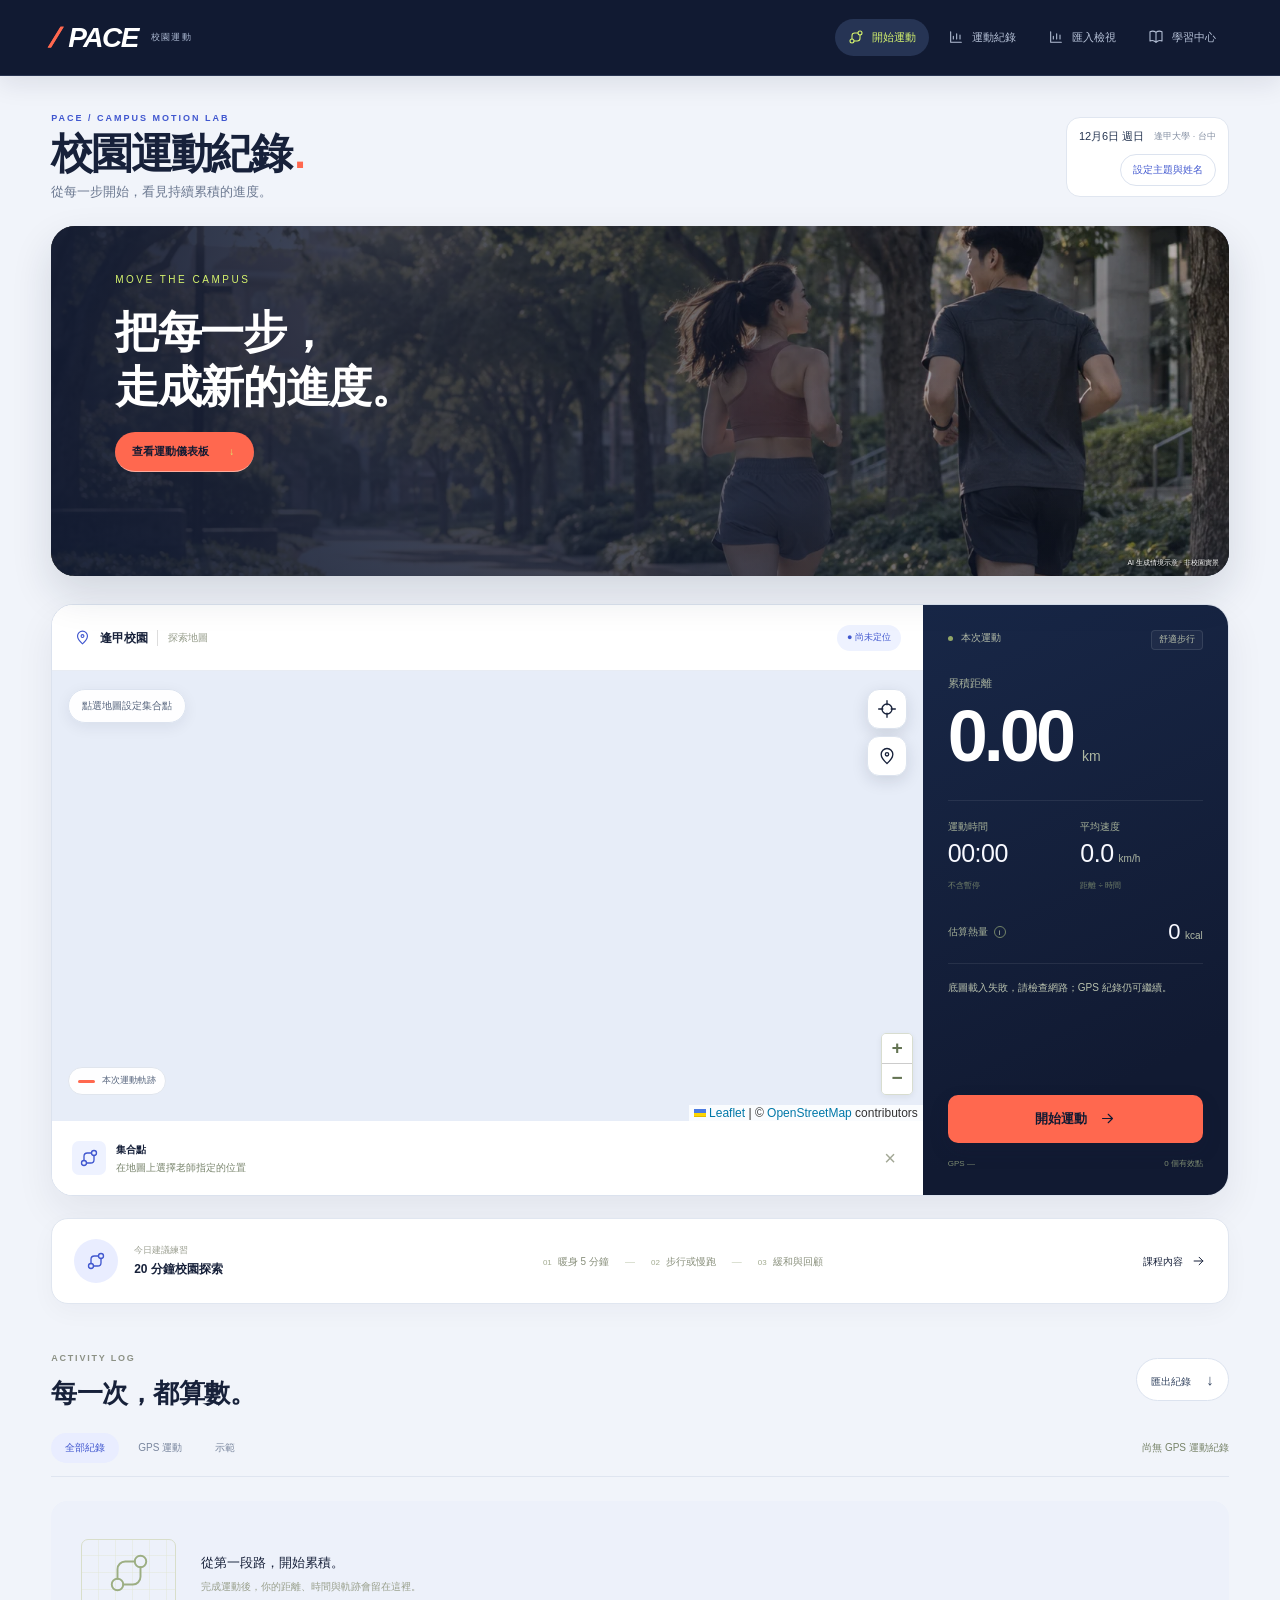
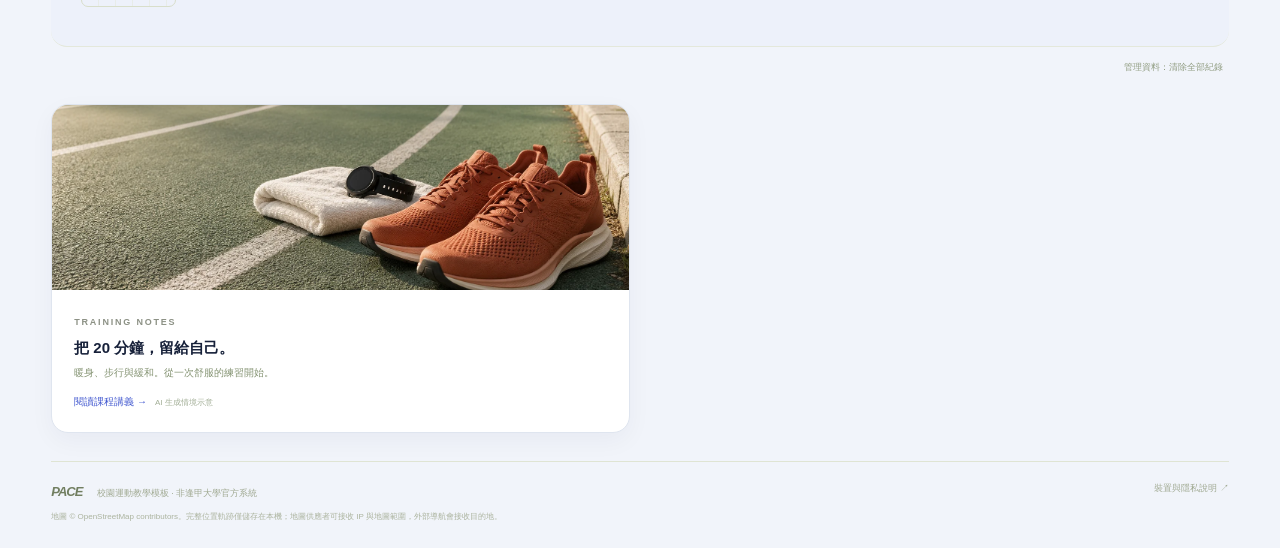
==== commit 97544c67: "Use runner terminology and remove presentation mode" ====
--- a/index.html
+++ b/index.html
@@ -1,8 +1,8 @@
 <!doctype html><html lang="zh-Hant"><head><meta charset="utf-8"><meta name="viewport" content="width=device-width,initial-scale=1,viewport-fit=cover"><meta name="theme-color" content="#111a32"><meta name="apple-mobile-web-app-capable" content="yes"><link rel="manifest" href="manifest.webmanifest"><link rel="icon" href="icon.svg" type="image/svg+xml"><link rel="stylesheet" href="vendor/leaflet.css"><link rel="stylesheet" href="style.css"><link rel="stylesheet" href="classroom.css"><title>PACE｜校園運動資料工作室</title></head><body class="home-page">
 <svg class="sprite" xmlns="http://www.w3.org/2000/svg"><symbol id="i-route" viewBox="0 0 24 24"><circle cx="6" cy="18" r="3"/><circle cx="18" cy="6" r="3"/><path d="M6 15v-5a4 4 0 0 1 4-4h5M18 9v5a4 4 0 0 1-4 4h-5"/></symbol><symbol id="i-chart" viewBox="0 0 24 24"><path d="M4 4v16h16M8 15v-4m5 4V7m5 8v-6"/></symbol><symbol id="i-book" viewBox="0 0 24 24"><path d="M12 5v15M12 5C8 2 3 4 3 4v14s5-2 9 2c4-4 9-2 9-2V4s-5-2-9 1Z"/></symbol><symbol id="i-arrow" viewBox="0 0 24 24"><path d="M5 12h14m-6-6 6 6-6 6"/></symbol><symbol id="i-pin" viewBox="0 0 24 24"><path d="M19 10c0 5-7 11-7 11S5 15 5 10a7 7 0 1 1 14 0Z"/><circle cx="12" cy="10" r="2"/></symbol><symbol id="i-cross" viewBox="0 0 24 24"><circle cx="12" cy="12" r="6"/><path d="M12 2v5m0 10v5M2 12h5m10 0h5"/></symbol></svg>
-<aside class="sidebar"><a class="brand" href="./" aria-label="PACE 校園運動首頁"><span class="brand-symbol">//</span>PACE<span class="brand-sub">校園運動</span></a><div class="workspace-label">FENG CHIA UNIVERSITY</div><nav class="sidenav"><a href="#exercise" class="active"><svg><use href="#i-route"/></svg>開始運動<span class="nav-dot"></span></a><a href="#history"><svg><use href="#i-chart"/></svg>運動紀錄</a><a href="classroom.html" data-cloud-only><svg><use href="#i-chart"/></svg>班級中心</a><a href="review.html"><svg><use href="#i-chart"/></svg>匯入檢視</a><a href="handout.html"><svg><use href="#i-book"/></svg>學習中心</a></nav><div class="side-bottom"><div class="campus-logo">FCU</div><strong>逢甲大學</strong><span>校園戶外運動課程</span><a href="guide.html">使用說明 <span>↗</span></a><div class="local-note"><i></i> 本機紀錄<span data-cloud-only> · 自選雲端繳交</span></div></div></aside>
+<aside class="sidebar"><a class="brand" href="./" aria-label="PACE 校園運動首頁"><span class="brand-symbol">//</span>PACE<span class="brand-sub">校園運動</span></a><div class="workspace-label">精密二</div><nav class="sidenav"><a href="#exercise" class="active"><svg><use href="#i-route"/></svg>開始運動<span class="nav-dot"></span></a><a href="#history"><svg><use href="#i-chart"/></svg>運動紀錄</a><a href="classroom.html" data-cloud-only><svg><use href="#i-chart"/></svg>班級中心</a><a href="review.html"><svg><use href="#i-chart"/></svg>匯入檢視</a><a href="handout.html"><svg><use href="#i-book"/></svg>學習中心</a></nav><div class="side-bottom"><div class="campus-logo">FCU</div><strong>逢甲大學</strong><span>校園戶外運動課程</span><a href="guide.html">使用說明 <span>↗</span></a><div class="local-note"><i></i> 本機紀錄<span data-cloud-only> · 自選雲端繳交</span></div></div></aside>
 <div class="shell"><header class="topbar"><div class="breadcrumb">我的空間 <span>/</span> <strong>開始運動</strong></div><div class="topright"><span class="device-label">個人運動模式</span><span class="avatar">我</span></div></header><main>
-<section class="pageheading"><div><div class="overline">PACE / CAMPUS MOTION LAB</div><h1>校園運動紀錄<span class="title-dot">.</span></h1><p>從每一步開始，看見持續累積的進度。</p><p class="reporter-byline" id="reporterByline" hidden>報告者 · <span id="reporterNameDisplay"></span></p></div><div class="dateblock"><span id="todayDate"></span><small>逢甲大學 · 台中</small><button class="report-settings-toggle" id="openReportSettings" type="button">設定主題與姓名</button><button class="presentation-toggle" id="presentationToggle" type="button" aria-pressed="false">簡報展示</button></div></section><aside class="presentation-note" id="presentationNote" hidden><div class="presentation-note-title"><span class="overline">LIVE DEMO GUIDE</span><strong>現場展示流程</strong></div><div><b>01</b><span>開始運動，選擇「先體驗示範運動」</span></div><div><b>02</b><span>觀察地圖軌跡與距離、時間變化</span></div><div><b>03</b><span>結束運動，在下方查看紀錄與路線</span></div><small>示範使用模擬定位，不會記錄真實 GPS 軌跡。</small></aside>
+<section class="pageheading"><div><div class="overline">PACE / CAMPUS MOTION LAB</div><h1>校園運動紀錄<span class="title-dot">.</span></h1><p>從每一步開始，看見持續累積的進度。</p><p class="runner-byline" id="runnerByline" hidden>跑者 · <span id="runnerNameDisplay"></span></p></div><div class="dateblock"><span id="todayDate"></span><small>逢甲大學 · 台中</small><button class="report-settings-toggle" id="openReportSettings" type="button">設定主題與姓名</button></div></section>
 <section class="image-hero"><img src="assets/campus-run.webp" alt="生成示意：學生在綠蔭步道慢跑" fetchpriority="high"><div class="image-hero-copy"><span>MOVE THE CAMPUS</span><h2>把每一步，<br>走成新的進度。</h2><a href="#exercise">查看運動儀表板 <span>↓</span></a></div><small class="image-credit">AI 生成情境示意 · 非校園實景</small></section><section class="workout" id="exercise"><div class="mapcard"><div class="maptop"><div class="map-title"><svg><use href="#i-pin"/></svg><strong>逢甲校園</strong><span>探索地圖</span></div><span class="status" id="badge">● 尚未定位</span></div><div class="maparea"><div id="map" aria-label="逢甲大學校園互動地圖"></div><div class="map-instruction">點選地圖設定集合點</div><div class="maptools"><button id="locate" aria-label="我的定位" title="我的定位"><svg><use href="#i-cross"/></svg></button><button id="campus" aria-label="回到校園" title="回到校園"><svg><use href="#i-pin"/></svg></button></div><div class="map-scale-note"><span class="track-key"></span>本次運動軌跡</div></div><div class="mapnote"><span class="destination-icon"><svg><use href="#i-route"/></svg></span><div><strong>集合點</strong><span id="targetInfo">在地圖上選擇老師指定的位置</span></div><a id="navigate" hidden target="_blank" rel="noopener">導航 ↗</a><button id="clearTarget" title="清除集合點" aria-label="清除集合點">×</button></div></div>
 <aside class="session-panel"><div class="session-top"><span><i></i> 本次運動</span><span id="activityLabel">舒適步行</span></div><div class="primarymetric"><span>累積距離</span><div><b id="distance">0.00</b><span>km</span></div></div><div class="metric-grid"><article><span>運動時間</span><strong id="elapsed">00:00</strong><small>不含暫停</small></article><article><span>平均速度</span><strong><b id="speed">0.0</b><em>km/h</em></strong><small>距離 ÷ 時間</small></article><article class="energy"><span>估算熱量 <button class="info-button" id="energyInfo" aria-label="查看熱量估算方式">i</button></span><strong><b id="calories">0</b><em>kcal</em></strong></article></div><div class="session-message" id="message" role="status" aria-live="polite">開啟定位，準備記錄你的第一步。</div><div class="actiondock"><button class="primary" id="openSetup"><span>開始運動</span><svg><use href="#i-arrow"/></svg></button><div class="controls"><button id="pause" disabled>Ⅱ 暫停</button><button id="finish" disabled>■ 結束並儲存</button></div></div><div class="signalbar"><span>GPS <b id="accuracy">—</b></span><span id="points">0 個有效點</span></div></aside></section>
 <section class="training-strip"><div class="training-icon"><svg><use href="#i-route"/></svg></div><div class="training-copy"><span>今日建議練習</span><strong>20 分鐘校園探索</strong></div><div class="training-steps"><span><i>01</i>暖身 5 分鐘</span><b>—</b><span><i>02</i>步行或慢跑</span><b>—</b><span><i>03</i>緩和與回顧</span></div><a href="handout.html">課程內容 <svg><use href="#i-arrow"/></svg></a></section>
@@ -11,6 +11,6 @@
 </main></div>
 <dialog id="setupDialog"><div class="dialog-head"><div><span class="overline">BEFORE YOU GO</span><h2>準備開始</h2></div><button id="closeSetup" class="close" aria-label="關閉設定">×</button></div><p class="dialog-intro">確認個人資料，讓這次運動有自己的紀錄。</p><form id="profile"><fieldset id="fields"><label>課堂代號 <span>選填，不需真實姓名</span><input id="alias" maxlength="24" placeholder="例如 A 組 07"></label><div class="three"><label>身高 <span>cm</span><input id="height" type="number" min="80" max="230" value="165" required></label><label>體重 <span>kg</span><input id="weight" type="number" min="20" max="250" step="0.1" value="60" required></label><label>年齡 <span>歲</span><input id="age" type="number" min="6" max="100" value="20" required></label></div><label>運動方式<select id="mode"><option value="3.5">舒適步行 · 3.5 MET</option><option value="4.8">快走 · 4.8 MET</option><option value="7.5">慢跑 · 7.5 MET</option></select></label><div class="privacy-note"><svg><use href="#i-cross"/></svg><span>保持網頁在前景。切換 App 或鎖屏會暫停，返回後請按繼續。</span></div><label class="check"><input id="consent" type="checkbox" required><span>同意在此裝置記錄位置與運動資料，可隨時刪除。</span></label></fieldset><button class="primary" id="start" type="submit">開始 GPS 運動 <svg><use href="#i-arrow"/></svg></button></form><button class="demo-link" id="demo">先體驗示範運動</button><p class="fine">熱量僅供教學參考。身高、年齡不參與估算；成人 MET 不宜作未滿 19 歲學生的個人評估。</p></dialog>
 <dialog id="energyDialog"><div class="dialog-head"><h2>熱量如何估算？</h2><button class="close" id="closeEnergy" aria-label="關閉熱量說明">×</button></div><p>以你選擇的活動強度（MET）、體重與運動時間估算總消耗，包含休息代謝。</p><div class="formula">MET × 3.5 × 體重 kg ÷ 200 × 分鐘</div><p class="fine">不是 GPS 直接測量，也不能作為醫療或飲食處方。實際消耗因速度、坡度與個人體能而異。</p><a href="handout.html">查看完整教學講義 →</a></dialog>
-<dialog id="reportSettingsDialog"><div class="dialog-head"><div><span class="overline">PERSONALIZE YOUR SITE</span><h2>網站主題與姓名</h2></div><button id="closeReportSettings" class="close" type="button" aria-label="關閉">×</button></div><p class="dialog-intro">選擇網站配色並輸入報告者姓名。設定只保存在這台裝置的瀏覽器。</p><form id="reportSettingsForm"><label>網站主題<select id="siteThemeInput"><option value="ocean">海灣霓光</option><option value="sunset">日落暖橘</option><option value="forest">森林綠意</option><option value="violet">星夜紫</option><option value="custom">自訂強調色</option></select></label><label id="customAccentLabel" hidden>自訂強調色<input id="customAccentInput" type="color" value="#ff684f"></label><label>報告者姓名<input id="presenterNameInput" maxlength="30" placeholder="輸入你的姓名" autocomplete="name"></label><p id="reportSettingsStatus" class="report-settings-status" role="status" aria-live="polite"></p><button class="primary" type="submit">儲存設定</button></form></dialog><script src="vendor/leaflet.js"></script><script src="mode.js"></script>
+<dialog id="reportSettingsDialog"><div class="dialog-head"><div><span class="overline">PERSONALIZE YOUR SITE</span><h2>網站主題與跑者</h2></div><button id="closeReportSettings" class="close" type="button" aria-label="關閉">×</button></div><p class="dialog-intro">選擇網站配色並輸入跑者姓名。設定只保存在這台裝置的瀏覽器。</p><form id="reportSettingsForm"><label>網站主題<select id="siteThemeInput"><option value="ocean">海灣霓光</option><option value="sunset">日落暖橘</option><option value="forest">森林綠意</option><option value="violet">星夜紫</option><option value="custom">自訂強調色</option></select></label><label id="customAccentLabel" hidden>自訂強調色<input id="customAccentInput" type="color" value="#ff684f"></label><label>跑者姓名<input id="runnerNameInput" maxlength="30" placeholder="輸入你的姓名" autocomplete="name"></label><p id="reportSettingsStatus" class="report-settings-status" role="status" aria-live="polite"></p><button class="primary" type="submit">儲存設定</button></form></dialog><script src="vendor/leaflet.js"></script><script src="mode.js"></script>
 <script src="tiles.js"></script>
 <script src="core.js"></script><script src="app.js"></script><script src="cloud-upload.js"></script></body></html>
--- a/classroom.css
+++ b/classroom.css
@@ -29,8 +29,8 @@
 body.home-page .title-dot{color:var(--theme-accent)}
 body.home-page .dateblock{display:grid;grid-template-columns:auto auto;align-items:center;justify-content:end;gap:2px 10px;padding:10px 12px;border:1px solid #e0e6f0;border-radius:14px;background:#fff;color:#263652;font-size:11px}
 body.home-page .dateblock small{display:block;margin:0;color:#8691a4;font-size:9px}
-body.home-page .presentation-toggle,body.home-page .report-settings-toggle{display:inline-flex;grid-column:1/-1;justify-self:end;justify-content:center;margin:7px 0 0;padding:7px 12px;border:1px solid #dce3ef;border-radius:20px;background:#fff;color:var(--theme-accent-ink);font-size:10px;white-space:nowrap}
-body.home-page .presentation-toggle{border:0;background:#263858;color:#fff}
+body.home-page .report-settings-toggle{display:inline-flex;grid-column:1/-1;justify-self:end;justify-content:center;margin:7px 0 0;padding:7px 12px;border:1px solid #dce3ef;border-radius:20px;background:#fff;color:var(--theme-accent-ink);font-size:10px;white-space:nowrap}
+
 body.home-page .image-hero{min-height:330px;margin:0 0 28px;border-radius:24px;overflow:hidden;background:var(--theme-hero);box-shadow:0 18px 40px #17213a24}
 body.home-page .image-hero img{height:350px;object-position:center 34%}
 body.home-page .image-hero:after{background:linear-gradient(95deg,#111a32ed 0%,#111a32ad 48%,#111a3220 100%),linear-gradient(0deg,#111a3255,transparent 58%)}
@@ -76,24 +76,24 @@
 body.home-page .editorial-card>div{padding:20px 22px}
 body.home-page .editorial-card:hover{transform:translateY(-3px);box-shadow:0 14px 30px #17213a17}
 body.home-page .editorial-card a{color:var(--theme-accent-ink)}
-body.home-page.presentation-mode .sidebar{display:none}
-body.home-page.presentation-mode .shell{margin:0}body.home-page.presentation-mode .topbar{display:none}
-body.home-page.presentation-mode main{max-width:1720px;margin:0 auto;padding:30px clamp(24px,4vw,72px) 0}
-body.home-page.presentation-mode .pageheading h1{font-size:46px}
-body.home-page.presentation-mode .presentation-toggle{background:var(--theme-accent);color:var(--theme-on-accent)}
-body.home-page.presentation-mode .presentation-note{display:grid;grid-template-columns:minmax(140px,.8fr) repeat(3,minmax(0,1fr));align-items:center;gap:12px;margin:0 0 22px;padding:15px 18px;border:1px solid #dfe5ef;border-radius:16px;background:#fff}
-body.home-page.presentation-mode .presentation-note-title{display:grid;gap:3px}
-body.home-page.presentation-mode .presentation-note-title .overline{font-size:8px;color:var(--theme-accent-ink)}
-body.home-page.presentation-mode .presentation-note>div:not(.presentation-note-title){display:flex;align-items:center;gap:9px;font-size:10px;color:#64728a}
-body.home-page.presentation-mode .presentation-note>div>b{display:grid;place-items:center;width:27px;height:27px;flex:0 0 27px;border-radius:50%;background:var(--theme-accent-soft);color:var(--theme-accent-ink);font-size:9px}
-body.home-page.presentation-mode .presentation-note>small{grid-column:1/-1;padding-top:8px;border-top:1px solid #e8ecf3;color:#8490a2;font-size:9px}
-body.home-page.presentation-mode .image-hero img{height:380px}
-body.home-page.presentation-mode .maparea #map{height:540px}
-body.home-page.presentation-mode .session-panel{padding:30px}
-body.home-page.presentation-mode .primarymetric b{font-size:82px}
-@media(max-width:1050px){body.home-page .sidebar{padding-right:20px;padding-left:20px}body.home-page .sidenav{gap:2px}body.home-page .sidenav a{padding:9px 10px;font-size:10px}body.home-page .workout{grid-template-columns:minmax(0,1fr) 270px}body.home-page .record{grid-template-columns:80px minmax(100px,1fr) auto;gap:13px}body.home-page .route-thumb{width:80px}body.home-page .record-actions{grid-column:2/-1;justify-content:flex-end}body.home-page.presentation-mode .maparea #map{height:460px}body.home-page.presentation-mode .presentation-note{grid-template-columns:1fr 1fr}}
-@media(max-width:760px){body.home-page .sidebar{height:auto;min-height:98px;display:grid;grid-template-rows:32px 36px;gap:6px;padding:9px 14px}body.home-page .brand{grid-row:1;font-size:24px}body.home-page .sidenav{grid-row:2;grid-column:1/-1;width:100%;margin:0;overflow-x:auto;justify-content:flex-start;gap:4px;scrollbar-width:none}body.home-page .sidenav a{display:flex;flex:0 0 auto;padding:7px 9px;font-size:10px}body.home-page main{padding:25px 16px 76px}body.home-page .pageheading{align-items:flex-start;gap:12px;margin-bottom:18px}body.home-page .pageheading h1{font-size:32px}body.home-page .dateblock{gap:0 6px;padding:8px;border-radius:11px;font-size:9px}body.home-page .dateblock small{font-size:7px}body.home-page .presentation-toggle,body.home-page .report-settings-toggle{max-width:120px;padding:6px 8px;font-size:9px}body.home-page .image-hero{min-height:240px;margin-bottom:19px;border-radius:17px}body.home-page .image-hero img{height:245px;object-position:64% 35%}body.home-page .image-hero-copy{left:21px;top:25px}body.home-page .image-hero-copy h2{font-size:28px;margin:12px 0 15px}body.home-page .workout{display:flex;flex-direction:column;border-radius:17px}body.home-page .maptop{height:54px;padding:0 13px}body.home-page .maparea #map{height:310px}body.home-page .mapnote{height:65px;padding:9px 12px}body.home-page .session-panel{padding:19px 20px}body.home-page .primarymetric{padding:12px 0 15px}body.home-page .primarymetric b{font-size:64px}body.home-page .training-strip{margin:16px 0 8px;padding:14px 12px;border-radius:13px}body.home-page .training-steps{display:none}body.home-page .history-section{padding-top:22px}body.home-page .record{grid-template-columns:60px minmax(0,1fr);gap:9px;padding:11px;border-radius:12px}body.home-page .route-thumb{width:60px;height:54px}body.home-page .record-stats,body.home-page .record-actions{grid-column:2}body.home-page .record-actions{justify-content:flex-start;flex-wrap:wrap}body.home-page .editorial-cards{grid-template-columns:1fr;gap:12px;margin:20px 0}body.home-page .editorial-card img{height:145px}}
-@media(max-width:760px){body.home-page.presentation-mode main{padding:22px 15px 80px}body.home-page.presentation-mode .pageheading h1{font-size:32px}body.home-page.presentation-mode .presentation-note{grid-template-columns:1fr;gap:9px;padding:13px}body.home-page.presentation-mode .presentation-note-title,body.home-page.presentation-mode .presentation-note>small{grid-column:auto}body.home-page.presentation-mode .image-hero img{height:245px}body.home-page.presentation-mode .maparea #map{height:320px}body.home-page.presentation-mode .session-panel{padding:20px}body.home-page.presentation-mode .primarymetric b{font-size:68px}}
+
+
+
+
+
+
+
+
+
+
+
+
+
+
+
+@media(max-width:1050px){body.home-page .sidebar{padding-right:20px;padding-left:20px}body.home-page .sidenav{gap:2px}body.home-page .sidenav a{padding:9px 10px;font-size:10px}body.home-page .workout{grid-template-columns:minmax(0,1fr) 270px}body.home-page .record{grid-template-columns:80px minmax(100px,1fr) auto;gap:13px}body.home-page .route-thumb{width:80px}body.home-page .record-actions{grid-column:2/-1;justify-content:flex-end}}
+@media(max-width:760px){body.home-page .sidebar{height:auto;min-height:98px;display:grid;grid-template-rows:32px 36px;gap:6px;padding:9px 14px}body.home-page .brand{grid-row:1;font-size:24px}body.home-page .sidenav{grid-row:2;grid-column:1/-1;width:100%;margin:0;overflow-x:auto;justify-content:flex-start;gap:4px;scrollbar-width:none}body.home-page .sidenav a{display:flex;flex:0 0 auto;padding:7px 9px;font-size:10px}body.home-page main{padding:25px 16px 76px}body.home-page .pageheading{align-items:flex-start;gap:12px;margin-bottom:18px}body.home-page .pageheading h1{font-size:32px}body.home-page .dateblock{gap:0 6px;padding:8px;border-radius:11px;font-size:9px}body.home-page .dateblock small{font-size:7px}body.home-page .report-settings-toggle{max-width:120px;padding:6px 8px;font-size:9px}body.home-page .image-hero{min-height:240px;margin-bottom:19px;border-radius:17px}body.home-page .image-hero img{height:245px;object-position:64% 35%}body.home-page .image-hero-copy{left:21px;top:25px}body.home-page .image-hero-copy h2{font-size:28px;margin:12px 0 15px}body.home-page .workout{display:flex;flex-direction:column;border-radius:17px}body.home-page .maptop{height:54px;padding:0 13px}body.home-page .maparea #map{height:310px}body.home-page .mapnote{height:65px;padding:9px 12px}body.home-page .session-panel{padding:19px 20px}body.home-page .primarymetric{padding:12px 0 15px}body.home-page .primarymetric b{font-size:64px}body.home-page .training-strip{margin:16px 0 8px;padding:14px 12px;border-radius:13px}body.home-page .training-steps{display:none}body.home-page .history-section{padding-top:22px}body.home-page .record{grid-template-columns:60px minmax(0,1fr);gap:9px;padding:11px;border-radius:12px}body.home-page .route-thumb{width:60px;height:54px}body.home-page .record-stats,body.home-page .record-actions{grid-column:2}body.home-page .record-actions{justify-content:flex-start;flex-wrap:wrap}body.home-page .editorial-cards{grid-template-columns:1fr;gap:12px;margin:20px 0}body.home-page .editorial-card img{height:145px}}
+
 /* 班級中心沿用新版品牌色 */
 body.classroom-page{--ink:#17213a;--muted:#69758c;--orange:#ff684f;--paper:#f1f4fa;--line:#dfe5f0;--dark:#111a32;background:#f1f4fa;color:var(--ink)}
 body.classroom-page .class-header{background:#111a32;border-color:#293450;color:#fff}
@@ -125,11 +125,11 @@
 body.classroom-page .primary:hover{background:#e9533b}
 body.classroom-page footer{border-color:#dfe5f0;color:#748198}
 @media(max-width:650px){body.classroom-page .class-header{background:#111a32}body.classroom-page .class-hero{border-radius:16px}body.classroom-page .class-stats article{padding:14px}}
-body.home-page .pageheading .reporter-byline{margin-top:7px;color:var(--theme-accent-ink);font-size:11px;font-weight:650}
-body.home-page .reporter-byline span{display:inline;color:#344561;font-weight:750}
+body.home-page .pageheading .runner-byline{margin-top:7px;color:var(--theme-accent-ink);font-size:11px;font-weight:650}
+body.home-page .runner-byline span{display:inline;color:#344561;font-weight:750}
 body.home-page .report-settings-toggle{display:inline-flex;grid-column:1/-1;justify-self:end;justify-content:center;margin:7px 0 0;padding:7px 12px;border:1px solid #dce3ef;border-radius:20px;background:#fff;color:var(--theme-accent-ink);font-size:10px;white-space:nowrap;transition:background .18s,border-color .18s}
 body.home-page .report-settings-toggle:hover{border-color:#c5d1ed;background:var(--theme-accent-tint)}
 body.home-page .report-settings-status{min-height:1em;margin:0 0 8px;color:#d94f3d;font-size:10px}
 body.home-page .report-settings-status:empty{display:none}
 body.home-page #customAccentInput{height:48px;min-height:0;padding:4px;cursor:pointer}
-@media(max-width:760px){body.home-page .pageheading .reporter-byline{font-size:9px}body.home-page .report-settings-toggle{max-width:120px;padding:6px 8px;font-size:9px}}
+@media(max-width:760px){body.home-page .pageheading .runner-byline{font-size:9px}body.home-page .report-settings-toggle{max-width:120px;padding:6px 8px;font-size:9px}}
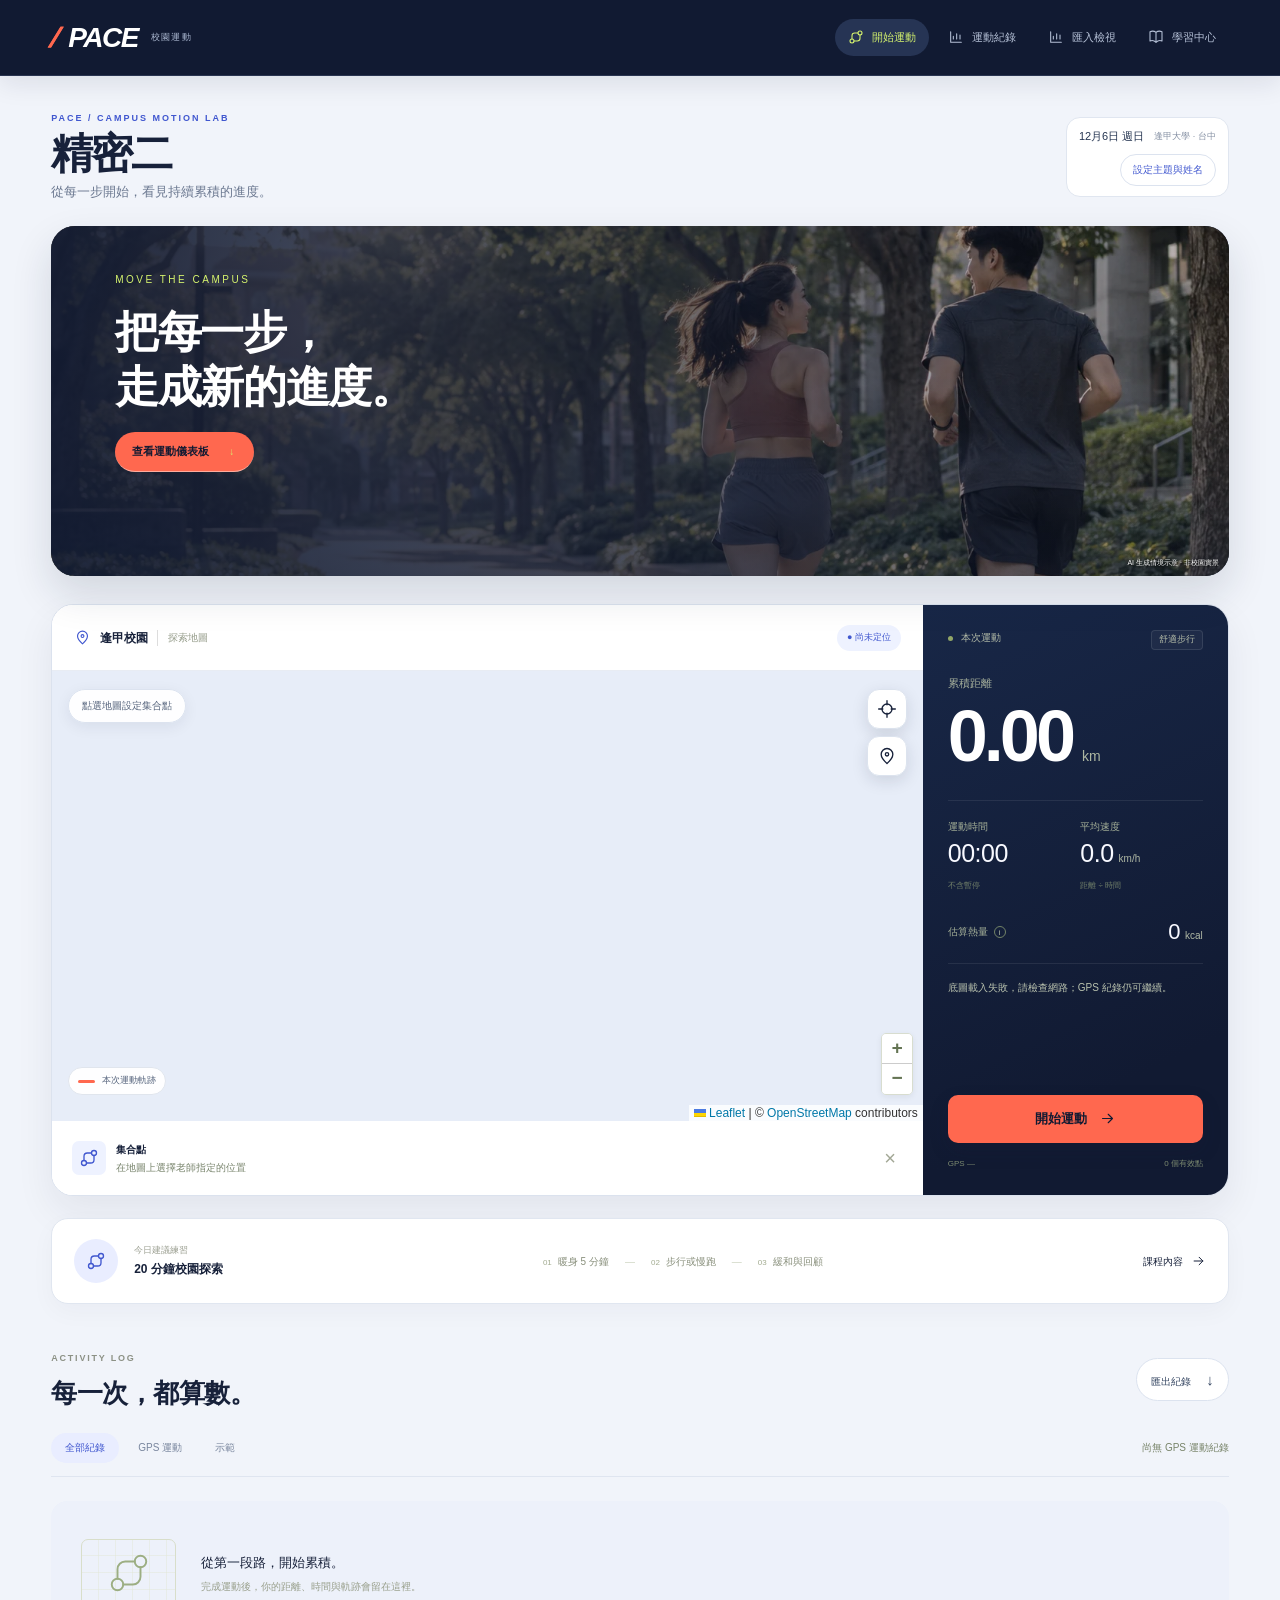
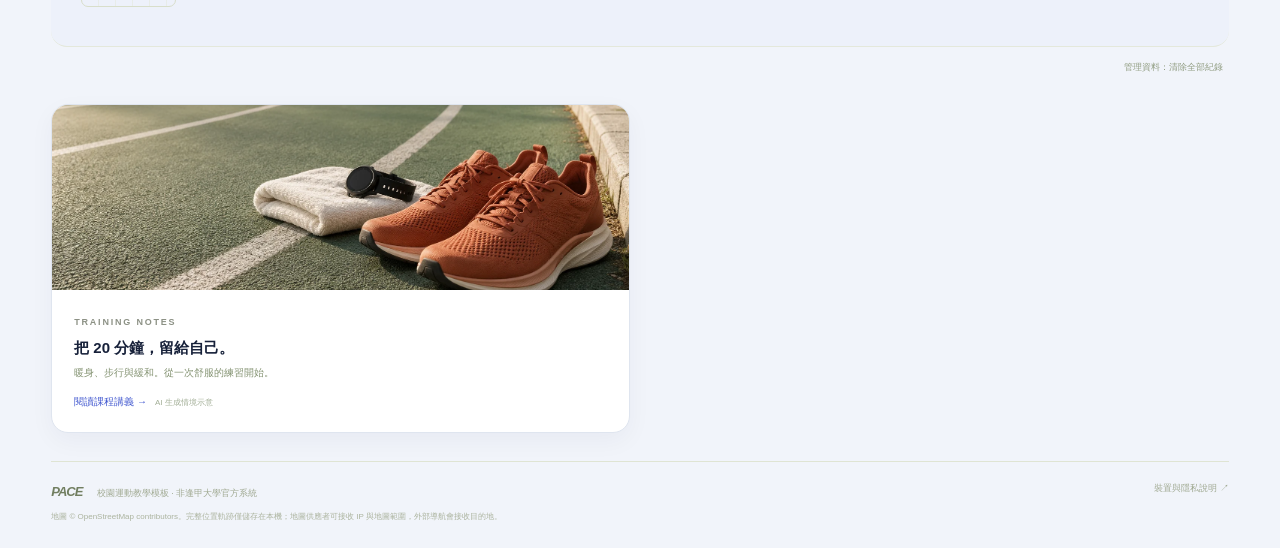
==== commit 08d15eb5: "Change homepage title to Precision 2" ====
--- a/index.html
+++ b/index.html
@@ -2,7 +2,7 @@
 <svg class="sprite" xmlns="http://www.w3.org/2000/svg"><symbol id="i-route" viewBox="0 0 24 24"><circle cx="6" cy="18" r="3"/><circle cx="18" cy="6" r="3"/><path d="M6 15v-5a4 4 0 0 1 4-4h5M18 9v5a4 4 0 0 1-4 4h-5"/></symbol><symbol id="i-chart" viewBox="0 0 24 24"><path d="M4 4v16h16M8 15v-4m5 4V7m5 8v-6"/></symbol><symbol id="i-book" viewBox="0 0 24 24"><path d="M12 5v15M12 5C8 2 3 4 3 4v14s5-2 9 2c4-4 9-2 9-2V4s-5-2-9 1Z"/></symbol><symbol id="i-arrow" viewBox="0 0 24 24"><path d="M5 12h14m-6-6 6 6-6 6"/></symbol><symbol id="i-pin" viewBox="0 0 24 24"><path d="M19 10c0 5-7 11-7 11S5 15 5 10a7 7 0 1 1 14 0Z"/><circle cx="12" cy="10" r="2"/></symbol><symbol id="i-cross" viewBox="0 0 24 24"><circle cx="12" cy="12" r="6"/><path d="M12 2v5m0 10v5M2 12h5m10 0h5"/></symbol></svg>
 <aside class="sidebar"><a class="brand" href="./" aria-label="PACE 校園運動首頁"><span class="brand-symbol">//</span>PACE<span class="brand-sub">校園運動</span></a><div class="workspace-label">精密二</div><nav class="sidenav"><a href="#exercise" class="active"><svg><use href="#i-route"/></svg>開始運動<span class="nav-dot"></span></a><a href="#history"><svg><use href="#i-chart"/></svg>運動紀錄</a><a href="classroom.html" data-cloud-only><svg><use href="#i-chart"/></svg>班級中心</a><a href="review.html"><svg><use href="#i-chart"/></svg>匯入檢視</a><a href="handout.html"><svg><use href="#i-book"/></svg>學習中心</a></nav><div class="side-bottom"><div class="campus-logo">FCU</div><strong>逢甲大學</strong><span>校園戶外運動課程</span><a href="guide.html">使用說明 <span>↗</span></a><div class="local-note"><i></i> 本機紀錄<span data-cloud-only> · 自選雲端繳交</span></div></div></aside>
 <div class="shell"><header class="topbar"><div class="breadcrumb">我的空間 <span>/</span> <strong>開始運動</strong></div><div class="topright"><span class="device-label">個人運動模式</span><span class="avatar">我</span></div></header><main>
-<section class="pageheading"><div><div class="overline">PACE / CAMPUS MOTION LAB</div><h1>校園運動紀錄<span class="title-dot">.</span></h1><p>從每一步開始，看見持續累積的進度。</p><p class="runner-byline" id="runnerByline" hidden>跑者 · <span id="runnerNameDisplay"></span></p></div><div class="dateblock"><span id="todayDate"></span><small>逢甲大學 · 台中</small><button class="report-settings-toggle" id="openReportSettings" type="button">設定主題與姓名</button></div></section>
+<section class="pageheading"><div><div class="overline">PACE / CAMPUS MOTION LAB</div><h1>精密二</h1><p>從每一步開始，看見持續累積的進度。</p><p class="runner-byline" id="runnerByline" hidden>跑者 · <span id="runnerNameDisplay"></span></p></div><div class="dateblock"><span id="todayDate"></span><small>逢甲大學 · 台中</small><button class="report-settings-toggle" id="openReportSettings" type="button">設定主題與姓名</button></div></section>
 <section class="image-hero"><img src="assets/campus-run.webp" alt="生成示意：學生在綠蔭步道慢跑" fetchpriority="high"><div class="image-hero-copy"><span>MOVE THE CAMPUS</span><h2>把每一步，<br>走成新的進度。</h2><a href="#exercise">查看運動儀表板 <span>↓</span></a></div><small class="image-credit">AI 生成情境示意 · 非校園實景</small></section><section class="workout" id="exercise"><div class="mapcard"><div class="maptop"><div class="map-title"><svg><use href="#i-pin"/></svg><strong>逢甲校園</strong><span>探索地圖</span></div><span class="status" id="badge">● 尚未定位</span></div><div class="maparea"><div id="map" aria-label="逢甲大學校園互動地圖"></div><div class="map-instruction">點選地圖設定集合點</div><div class="maptools"><button id="locate" aria-label="我的定位" title="我的定位"><svg><use href="#i-cross"/></svg></button><button id="campus" aria-label="回到校園" title="回到校園"><svg><use href="#i-pin"/></svg></button></div><div class="map-scale-note"><span class="track-key"></span>本次運動軌跡</div></div><div class="mapnote"><span class="destination-icon"><svg><use href="#i-route"/></svg></span><div><strong>集合點</strong><span id="targetInfo">在地圖上選擇老師指定的位置</span></div><a id="navigate" hidden target="_blank" rel="noopener">導航 ↗</a><button id="clearTarget" title="清除集合點" aria-label="清除集合點">×</button></div></div>
 <aside class="session-panel"><div class="session-top"><span><i></i> 本次運動</span><span id="activityLabel">舒適步行</span></div><div class="primarymetric"><span>累積距離</span><div><b id="distance">0.00</b><span>km</span></div></div><div class="metric-grid"><article><span>運動時間</span><strong id="elapsed">00:00</strong><small>不含暫停</small></article><article><span>平均速度</span><strong><b id="speed">0.0</b><em>km/h</em></strong><small>距離 ÷ 時間</small></article><article class="energy"><span>估算熱量 <button class="info-button" id="energyInfo" aria-label="查看熱量估算方式">i</button></span><strong><b id="calories">0</b><em>kcal</em></strong></article></div><div class="session-message" id="message" role="status" aria-live="polite">開啟定位，準備記錄你的第一步。</div><div class="actiondock"><button class="primary" id="openSetup"><span>開始運動</span><svg><use href="#i-arrow"/></svg></button><div class="controls"><button id="pause" disabled>Ⅱ 暫停</button><button id="finish" disabled>■ 結束並儲存</button></div></div><div class="signalbar"><span>GPS <b id="accuracy">—</b></span><span id="points">0 個有效點</span></div></aside></section>
 <section class="training-strip"><div class="training-icon"><svg><use href="#i-route"/></svg></div><div class="training-copy"><span>今日建議練習</span><strong>20 分鐘校園探索</strong></div><div class="training-steps"><span><i>01</i>暖身 5 分鐘</span><b>—</b><span><i>02</i>步行或慢跑</span><b>—</b><span><i>03</i>緩和與回顧</span></div><a href="handout.html">課程內容 <svg><use href="#i-arrow"/></svg></a></section>
